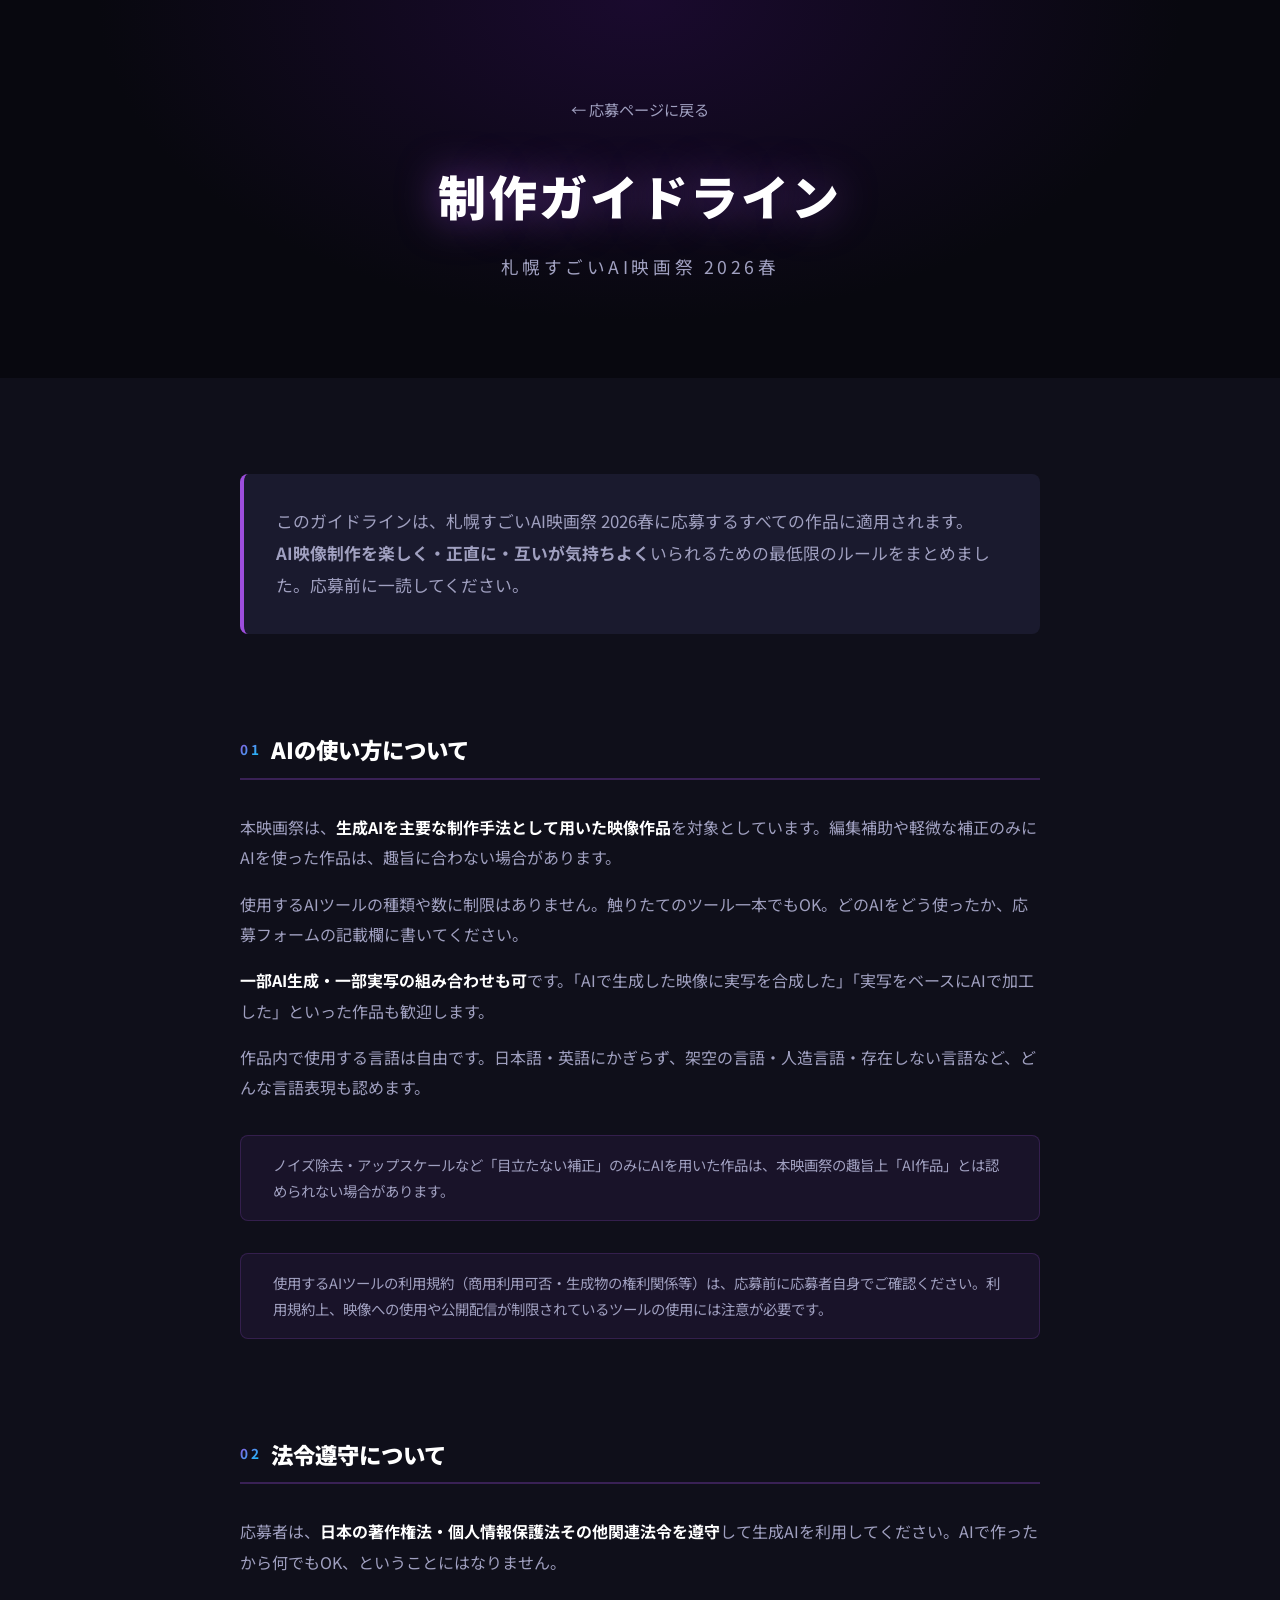
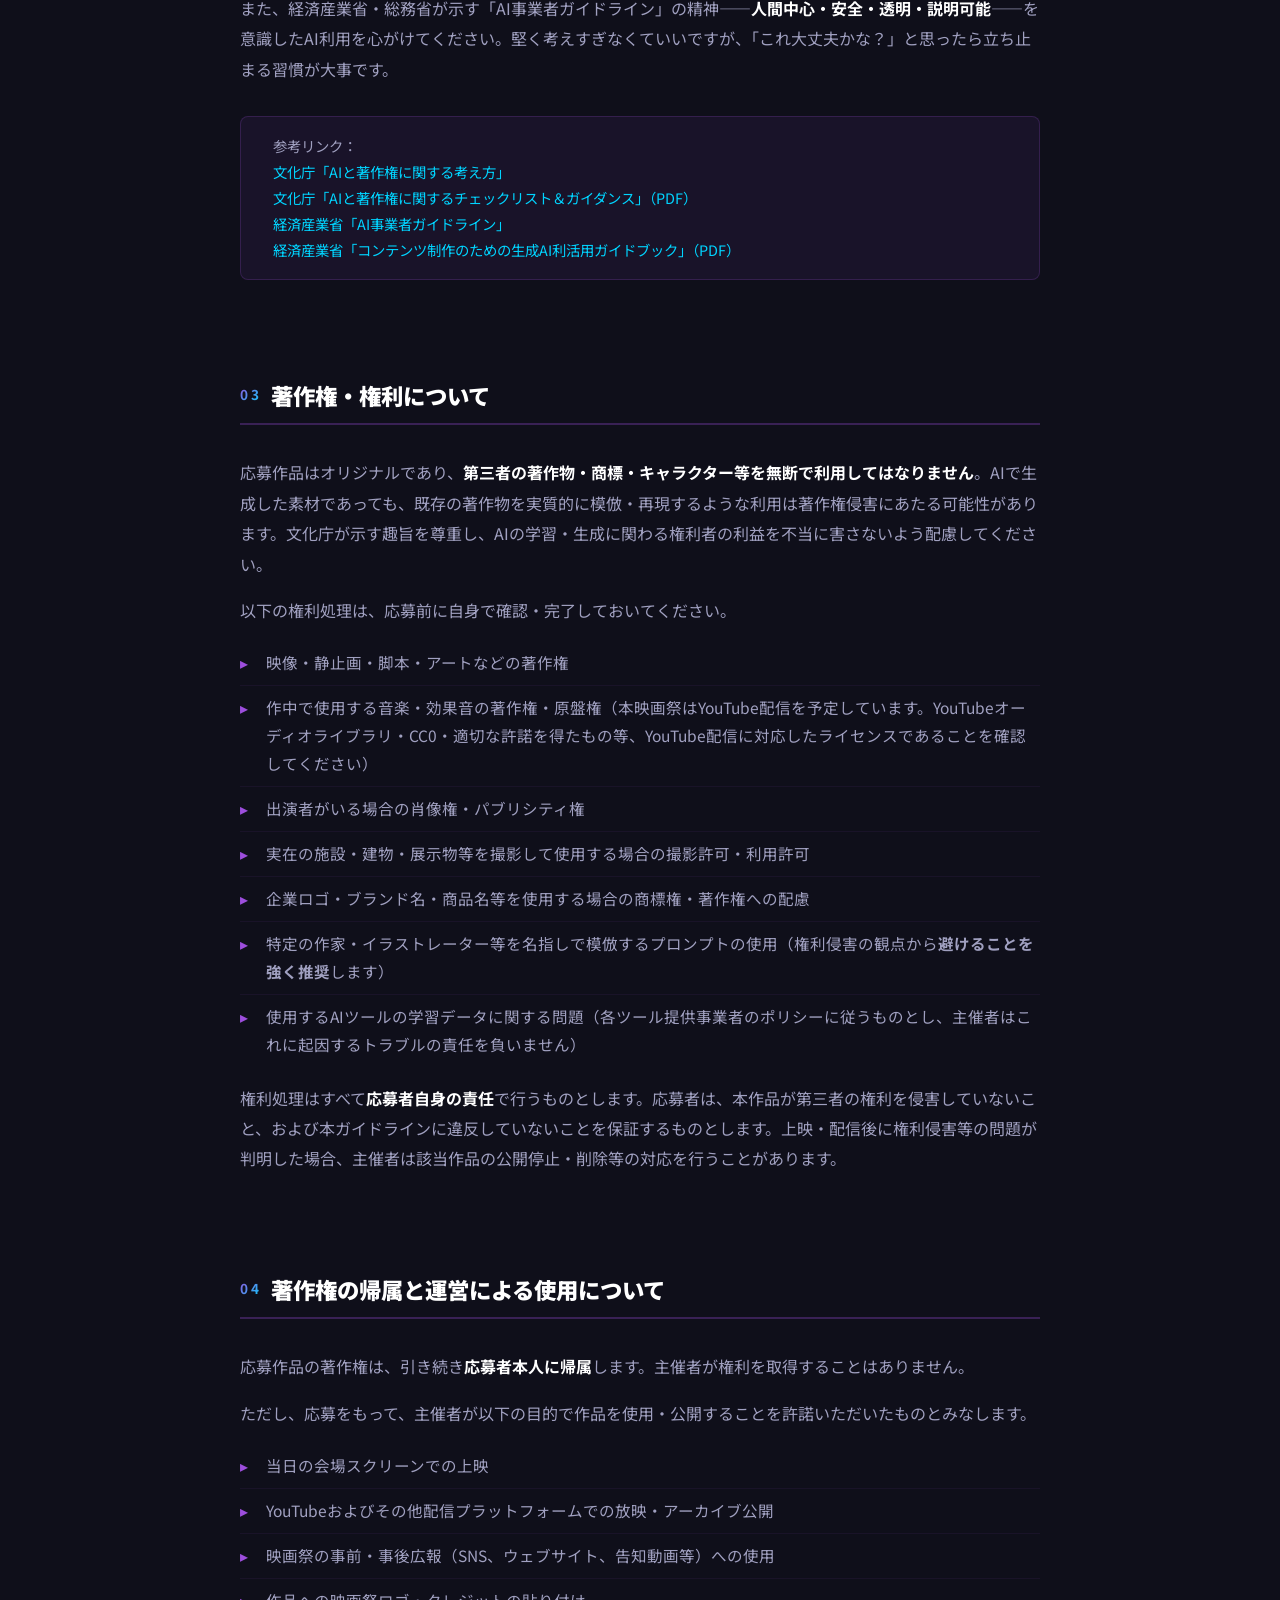
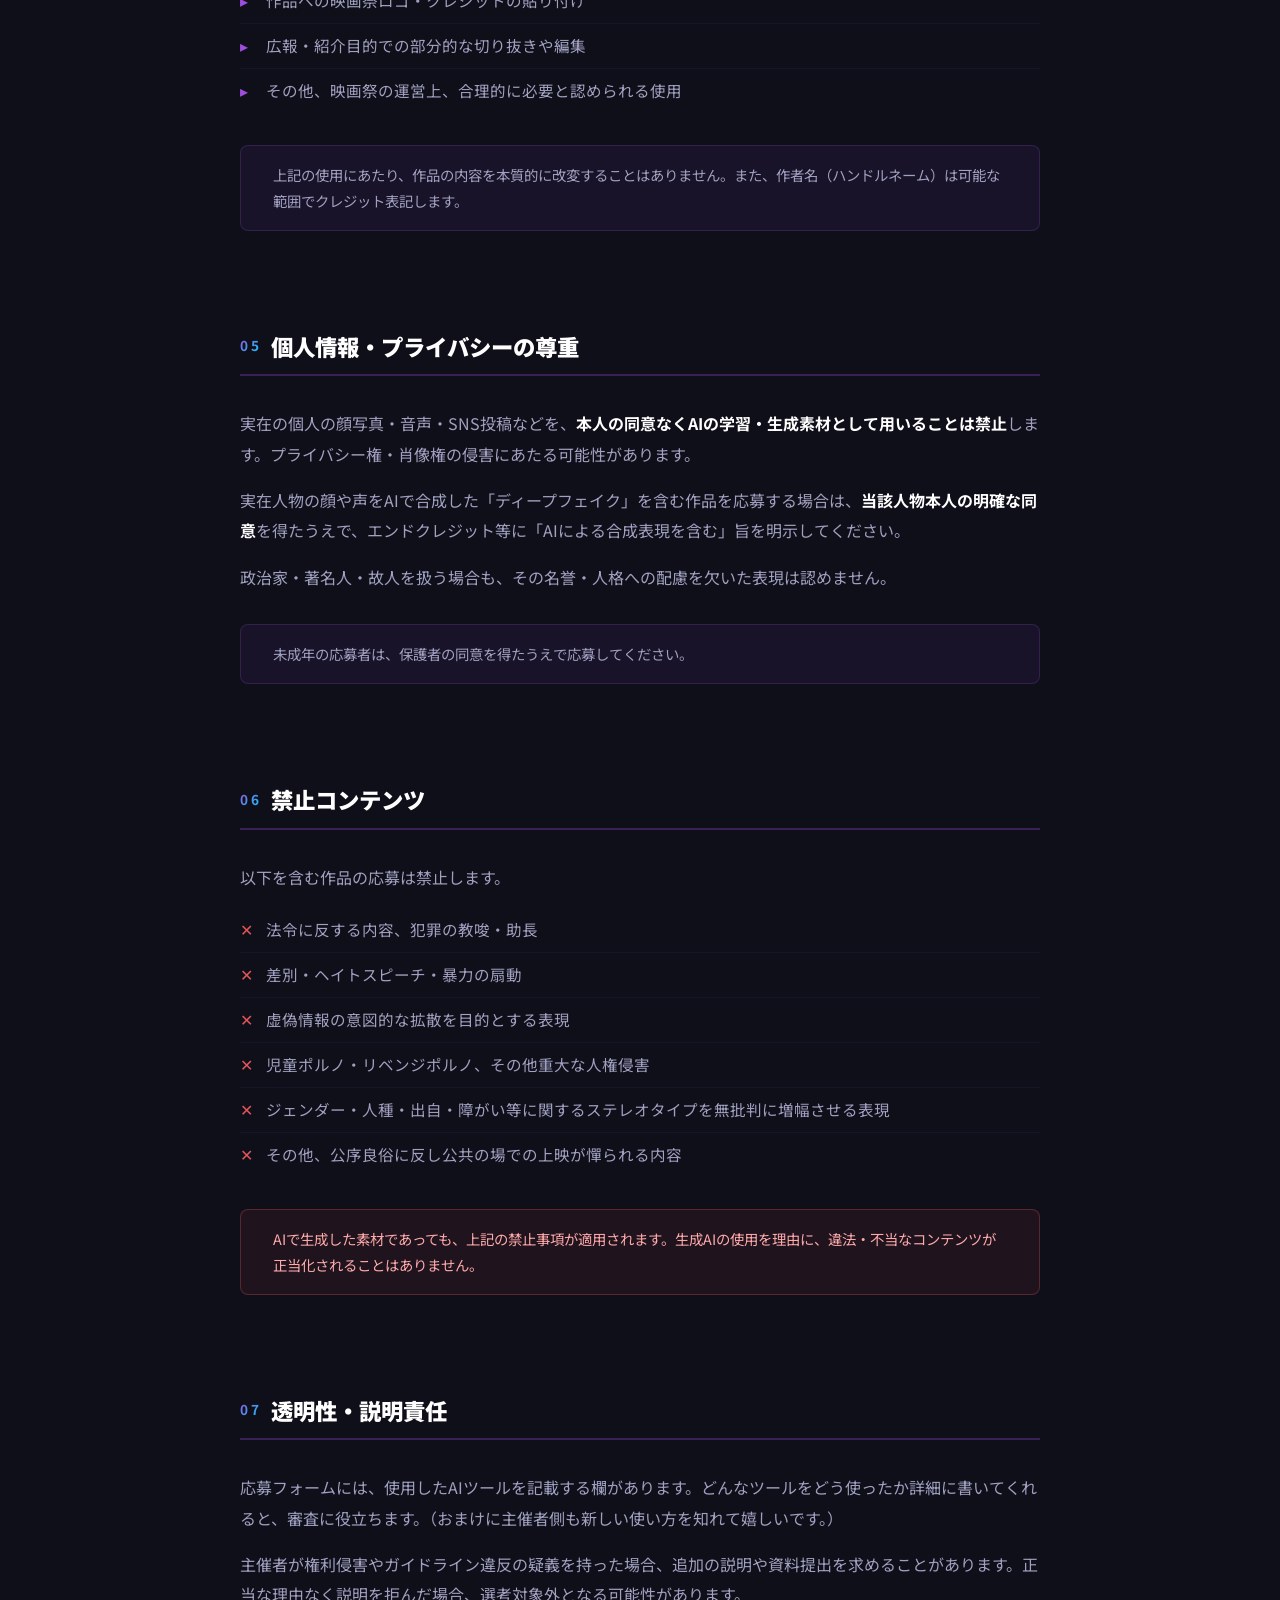
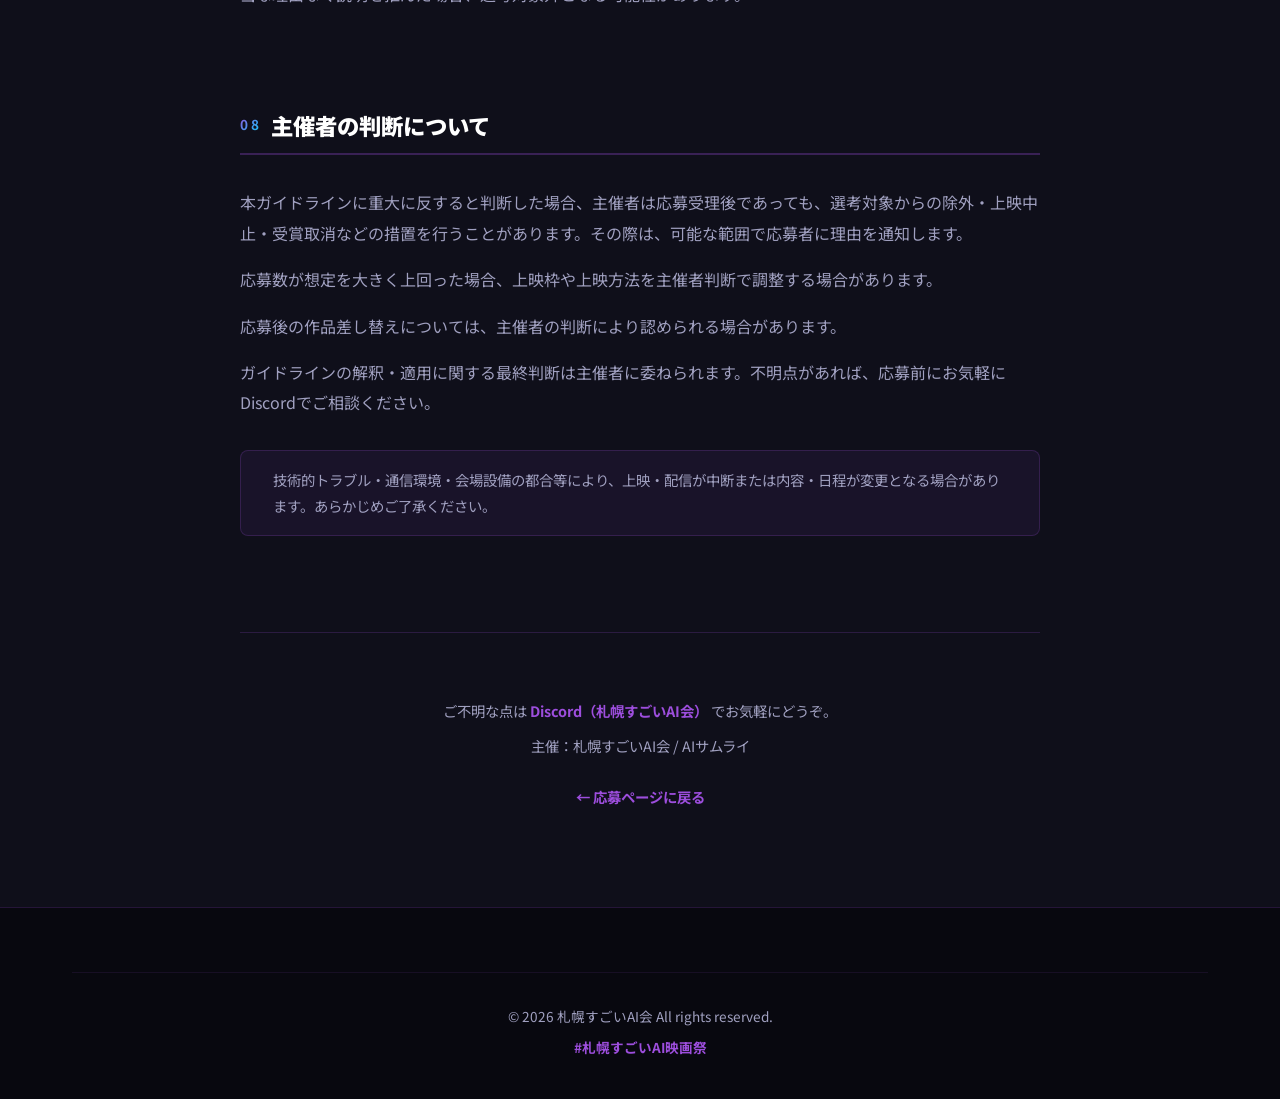
==== guideline.html @ dede213a "Initial commit" ====
<!DOCTYPE html>
<html lang="ja">
<head>
    <meta charset="UTF-8">
    <meta name="viewport" content="width=device-width, initial-scale=1.0">
    <title>制作ガイドライン | 札幌すごいAI映画祭 2026春</title>
    <meta name="description" content="札幌すごいAI映画祭 2026春の応募作品に関する制作ガイドラインです。">
    <link rel="icon" type="image/png" href="images/logo.png">
    <link rel="apple-touch-icon" href="images/logo.png">
    <link rel="stylesheet" href="style.css">
    <link rel="preconnect" href="https://fonts.googleapis.com">
    <link rel="preconnect" href="https://fonts.gstatic.com" crossorigin>
    <link href="https://fonts.googleapis.com/css2?family=Noto+Sans+JP:wght@400;700;900&display=swap" rel="stylesheet">
    <style>
        .guideline-hero {
            min-height: 40vh;
            display: flex;
            flex-direction: column;
            justify-content: center;
            align-items: center;
            background: radial-gradient(ellipse at center top, #1a0a2e 0%, var(--dark-bg) 60%);
            padding: var(--spacing-xl) 0 var(--spacing-lg);
            text-align: center;
        }

        .back-link {
            display: inline-block;
            color: var(--text-secondary);
            text-decoration: none;
            margin-bottom: var(--spacing-md);
            transition: all 0.3s ease;
            font-size: 0.95rem;
        }

        .back-link:hover {
            color: var(--film-cyan);
            transform: translateX(-4px);
        }

        .guideline-body {
            background: var(--dark-surface);
            padding: var(--spacing-xl) 0;
        }

        .guideline-content {
            max-width: 800px;
            margin: 0 auto;
        }

        .guideline-intro {
            font-size: 1.05rem;
            color: var(--text-secondary);
            line-height: 1.9;
            margin-bottom: var(--spacing-xl);
            padding: var(--spacing-md);
            background: var(--dark-elevated);
            border-left: 4px solid var(--film-purple);
            border-radius: 8px;
        }

        .guideline-section {
            margin-bottom: var(--spacing-xl);
        }

        .guideline-section-title {
            font-size: 1.4rem;
            font-weight: 900;
            margin-bottom: var(--spacing-md);
            padding-bottom: 0.6rem;
            border-bottom: 2px solid rgba(157, 78, 221, 0.3);
            display: flex;
            align-items: center;
            gap: 0.6rem;
        }

        .guideline-section-title .num {
            font-size: 0.85rem;
            font-weight: 700;
            letter-spacing: 0.2em;
            background: var(--accent-gradient);
            -webkit-background-clip: text;
            -webkit-text-fill-color: transparent;
            background-clip: text;
        }

        .guideline-section p {
            color: var(--text-secondary);
            font-size: 1rem;
            line-height: 1.9;
            margin-bottom: var(--spacing-sm);
        }

        .guideline-section p strong {
            color: var(--text-primary);
            font-weight: 700;
        }

        .guideline-list {
            list-style: none;
            padding: 0;
            margin: var(--spacing-sm) 0;
        }

        .guideline-list li {
            padding: 0.5rem 0 0.5rem 1.6rem;
            position: relative;
            color: var(--text-secondary);
            font-size: 0.97rem;
            line-height: 1.8;
            border-bottom: 1px solid rgba(157, 78, 221, 0.07);
        }

        .guideline-list li:last-child {
            border-bottom: none;
        }

        .guideline-list li::before {
            content: "▸";
            position: absolute;
            left: 0;
            color: var(--film-purple);
        }

        .guideline-list.danger li::before {
            content: "✕";
            color: #e05555;
        }

        .guideline-note {
            margin-top: var(--spacing-md);
            padding: var(--spacing-sm) var(--spacing-md);
            background: rgba(157, 78, 221, 0.08);
            border-radius: 8px;
            border: 1px solid rgba(157, 78, 221, 0.2);
            font-size: 0.9rem;
            color: var(--text-secondary);
            line-height: 1.8;
        }

        .guideline-note a {
            color: var(--film-cyan);
            text-decoration: none;
        }

        .guideline-note a:hover {
            text-decoration: underline;
        }

        .guideline-warning {
            margin-top: var(--spacing-md);
            padding: var(--spacing-sm) var(--spacing-md);
            background: rgba(224, 85, 85, 0.08);
            border-radius: 8px;
            border: 1px solid rgba(224, 85, 85, 0.3);
            font-size: 0.9rem;
            color: #ffaaaa;
            line-height: 1.8;
        }

        .guideline-footer-note {
            margin-top: var(--spacing-xl);
            padding-top: var(--spacing-lg);
            border-top: 1px solid rgba(157, 78, 221, 0.2);
            text-align: center;
            color: var(--text-secondary);
            font-size: 0.9rem;
            line-height: 1.9;
        }

        .guideline-footer-note a {
            color: var(--film-purple);
            text-decoration: none;
            font-weight: 700;
        }

        .guideline-footer-note a:hover {
            color: var(--film-cyan);
        }
    </style>
</head>
<body>

    <!-- Hero -->
    <div class="guideline-hero">
        <div class="container">
            <a href="index.html" class="back-link">← 応募ページに戻る</a>
            <h1 class="hero-title" style="animation: none;">
                <span class="title-main" style="font-size: clamp(1.8rem, 5vw, 3rem);">制作ガイドライン</span>
                <span class="title-sub">札幌すごいAI映画祭 2026春</span>
            </h1>
        </div>
    </div>

    <!-- Body -->
    <div class="guideline-body">
        <div class="container">
            <div class="guideline-content">

                <p class="guideline-intro">
                    このガイドラインは、札幌すごいAI映画祭 2026春に応募するすべての作品に適用されます。<br>
                    <strong>AI映像制作を楽しく・正直に・互いが気持ちよく</strong>いられるための最低限のルールをまとめました。応募前に一読してください。
                </p>

                <!-- 1. AIの使い方 -->
                <div class="guideline-section">
                    <h2 class="guideline-section-title">
                        <span class="num">01</span>AIの使い方について
                    </h2>
                    <p>
                        本映画祭は、<strong>生成AIを主要な制作手法として用いた映像作品</strong>を対象としています。編集補助や軽微な補正のみにAIを使った作品は、趣旨に合わない場合があります。
                    </p>
                    <p>
                        使用するAIツールの種類や数に制限はありません。触りたてのツール一本でもOK。どのAIをどう使ったか、応募フォームの記載欄に書いてください。
                    </p>
                    <p>
                        <strong>一部AI生成・一部実写の組み合わせも可</strong>です。「AIで生成した映像に実写を合成した」「実写をベースにAIで加工した」といった作品も歓迎します。
                    </p>
                    <p>
                        作品内で使用する言語は自由です。日本語・英語にかぎらず、架空の言語・人造言語・存在しない言語など、どんな言語表現も認めます。
                    </p>
                    <div class="guideline-note">
                        ノイズ除去・アップスケールなど「目立たない補正」のみにAIを用いた作品は、本映画祭の趣旨上「AI作品」とは認められない場合があります。
                    </div>
                    <div class="guideline-note">
                        使用するAIツールの利用規約（商用利用可否・生成物の権利関係等）は、応募前に応募者自身でご確認ください。利用規約上、映像への使用や公開配信が制限されているツールの使用には注意が必要です。
                    </div>
                </div>

                <!-- 2. 法令遵守 -->
                <div class="guideline-section">
                    <h2 class="guideline-section-title">
                        <span class="num">02</span>法令遵守について
                    </h2>
                    <p>
                        応募者は、<strong>日本の著作権法・個人情報保護法その他関連法令を遵守</strong>して生成AIを利用してください。AIで作ったから何でもOK、ということにはなりません。
                    </p>
                    <p>
                        また、経済産業省・総務省が示す「AI事業者ガイドライン」の精神——<strong>人間中心・安全・透明・説明可能</strong>——を意識したAI利用を心がけてください。堅く考えすぎなくていいですが、「これ大丈夫かな？」と思ったら立ち止まる習慣が大事です。
                    </p>
                    <div class="guideline-note">
                        参考リンク：<br>
                        <a href="https://www.bunka.go.jp/seisaku/chosakuken/aiandcopyright.html" target="_blank" rel="noopener noreferrer">文化庁「AIと著作権に関する考え方」</a><br>
                        <a href="https://www.bunka.go.jp/seisaku/chosakuken/pdf/94097701_01.pdf" target="_blank" rel="noopener noreferrer">文化庁「AIと著作権に関するチェックリスト＆ガイダンス」（PDF）</a><br>
                        <a href="https://www.meti.go.jp/shingikai/mono_info_service/ai_shakai_jisso/20240419_report.html" target="_blank" rel="noopener noreferrer">経済産業省「AI事業者ガイドライン」</a><br>
                        <a href="https://www.meti.go.jp/policy/mono_info_service/contents/ai_guidebook_set.pdf" target="_blank" rel="noopener noreferrer">経済産業省「コンテンツ制作のための生成AI利活用ガイドブック」（PDF）</a>
                    </div>
                </div>

                <!-- 3. 著作権・権利について -->
                <div class="guideline-section">
                    <h2 class="guideline-section-title">
                        <span class="num">03</span>著作権・権利について
                    </h2>
                    <p>
                        応募作品はオリジナルであり、<strong>第三者の著作物・商標・キャラクター等を無断で利用してはなりません</strong>。AIで生成した素材であっても、既存の著作物を実質的に模倣・再現するような利用は著作権侵害にあたる可能性があります。文化庁が示す趣旨を尊重し、AIの学習・生成に関わる権利者の利益を不当に害さないよう配慮してください。
                    </p>
                    <p>以下の権利処理は、応募前に自身で確認・完了しておいてください。</p>
                    <ul class="guideline-list">
                        <li>映像・静止画・脚本・アートなどの著作権</li>
                        <li>作中で使用する音楽・効果音の著作権・原盤権（本映画祭はYouTube配信を予定しています。YouTubeオーディオライブラリ・CC0・適切な許諾を得たもの等、YouTube配信に対応したライセンスであることを確認してください）</li>
                        <li>出演者がいる場合の肖像権・パブリシティ権</li>
                        <li>実在の施設・建物・展示物等を撮影して使用する場合の撮影許可・利用許可</li>
                        <li>企業ロゴ・ブランド名・商品名等を使用する場合の商標権・著作権への配慮</li>
                        <li>特定の作家・イラストレーター等を名指しで模倣するプロンプトの使用（権利侵害の観点から<strong>避けることを強く推奨</strong>します）</li>
                        <li>使用するAIツールの学習データに関する問題（各ツール提供事業者のポリシーに従うものとし、主催者はこれに起因するトラブルの責任を負いません）</li>
                    </ul>
                    <p>
                        権利処理はすべて<strong>応募者自身の責任</strong>で行うものとします。応募者は、本作品が第三者の権利を侵害していないこと、および本ガイドラインに違反していないことを保証するものとします。上映・配信後に権利侵害等の問題が判明した場合、主催者は該当作品の公開停止・削除等の対応を行うことがあります。
                    </p>
                </div>

                <!-- 4. 著作権の帰属と運営側の使用許諾 -->
                <div class="guideline-section">
                    <h2 class="guideline-section-title">
                        <span class="num">04</span>著作権の帰属と運営による使用について
                    </h2>
                    <p>
                        応募作品の著作権は、引き続き<strong>応募者本人に帰属</strong>します。主催者が権利を取得することはありません。
                    </p>
                    <p>
                        ただし、応募をもって、主催者が以下の目的で作品を使用・公開することを許諾いただいたものとみなします。
                    </p>
                    <ul class="guideline-list">
                        <li>当日の会場スクリーンでの上映</li>
                        <li>YouTubeおよびその他配信プラットフォームでの放映・アーカイブ公開</li>
                        <li>映画祭の事前・事後広報（SNS、ウェブサイト、告知動画等）への使用</li>
                        <li>作品への映画祭ロゴ・クレジットの貼り付け</li>
                        <li>広報・紹介目的での部分的な切り抜きや編集</li>
                        <li>その他、映画祭の運営上、合理的に必要と認められる使用</li>
                    </ul>
                    <div class="guideline-note">
                        上記の使用にあたり、作品の内容を本質的に改変することはありません。また、作者名（ハンドルネーム）は可能な範囲でクレジット表記します。
                    </div>
                </div>

                <!-- 5. 個人情報・プライバシー -->
                <div class="guideline-section">
                    <h2 class="guideline-section-title">
                        <span class="num">05</span>個人情報・プライバシーの尊重
                    </h2>
                    <p>
                        実在の個人の顔写真・音声・SNS投稿などを、<strong>本人の同意なくAIの学習・生成素材として用いることは禁止</strong>します。プライバシー権・肖像権の侵害にあたる可能性があります。
                    </p>
                    <p>
                        実在人物の顔や声をAIで合成した「ディープフェイク」を含む作品を応募する場合は、<strong>当該人物本人の明確な同意</strong>を得たうえで、エンドクレジット等に「AIによる合成表現を含む」旨を明示してください。
                    </p>
                    <p>
                        政治家・著名人・故人を扱う場合も、その名誉・人格への配慮を欠いた表現は認めません。
                    </p>
                    <div class="guideline-note">
                        未成年の応募者は、保護者の同意を得たうえで応募してください。
                    </div>
                </div>

                <!-- 6. 禁止コンテンツ -->
                <div class="guideline-section">
                    <h2 class="guideline-section-title">
                        <span class="num">06</span>禁止コンテンツ
                    </h2>
                    <p>以下を含む作品の応募は禁止します。</p>
                    <ul class="guideline-list danger">
                        <li>法令に反する内容、犯罪の教唆・助長</li>
                        <li>差別・ヘイトスピーチ・暴力の扇動</li>
                        <li>虚偽情報の意図的な拡散を目的とする表現</li>
                        <li>児童ポルノ・リベンジポルノ、その他重大な人権侵害</li>
                        <li>ジェンダー・人種・出自・障がい等に関するステレオタイプを無批判に増幅させる表現</li>
                        <li>その他、公序良俗に反し公共の場での上映が憚られる内容</li>
                    </ul>
                    <div class="guideline-warning">
                        AIで生成した素材であっても、上記の禁止事項が適用されます。生成AIの使用を理由に、違法・不当なコンテンツが正当化されることはありません。
                    </div>
                </div>

                <!-- 7. 透明性 -->
                <div class="guideline-section">
                    <h2 class="guideline-section-title">
                        <span class="num">07</span>透明性・説明責任
                    </h2>
                    <p>
                        応募フォームには、使用したAIツールを記載する欄があります。どんなツールをどう使ったか詳細に書いてくれると、審査に役立ちます。（おまけに主催者側も新しい使い方を知れて嬉しいです。）
                    </p>
                    <p>
                        主催者が権利侵害やガイドライン違反の疑義を持った場合、追加の説明や資料提出を求めることがあります。正当な理由なく説明を拒んだ場合、選考対象外となる可能性があります。
                    </p>
                </div>

                <!-- 8. 主催者の裁量 -->
                <div class="guideline-section">
                    <h2 class="guideline-section-title">
                        <span class="num">08</span>主催者の判断について
                    </h2>
                    <p>
                        本ガイドラインに重大に反すると判断した場合、主催者は応募受理後であっても、選考対象からの除外・上映中止・受賞取消などの措置を行うことがあります。その際は、可能な範囲で応募者に理由を通知します。
                    </p>
                    <p>
                        応募数が想定を大きく上回った場合、上映枠や上映方法を主催者判断で調整する場合があります。
                    </p>
                    <p>
                        応募後の作品差し替えについては、主催者の判断により認められる場合があります。
                    </p>
                    <p>
                        ガイドラインの解釈・適用に関する最終判断は主催者に委ねられます。不明点があれば、応募前にお気軽にDiscordでご相談ください。
                    </p>
                    <div class="guideline-note">
                        技術的トラブル・通信環境・会場設備の都合等により、上映・配信が中断または内容・日程が変更となる場合があります。あらかじめご了承ください。
                    </div>
                </div>

                <div class="guideline-footer-note">
                    <p>ご不明な点は <a href="https://discord.gg/Ve2tQeN7cw" target="_blank" rel="noopener noreferrer">Discord（札幌すごいAI会）</a> でお気軽にどうぞ。</p>
                    <p style="margin-top: 0.5rem;">主催：札幌すごいAI会 / AIサムライ</p>
                    <p style="margin-top: 1.5rem;"><a href="index.html">← 応募ページに戻る</a></p>
                </div>

            </div>
        </div>
    </div>

    <!-- Footer -->
    <footer class="footer">
        <div class="container">
            <div class="footer-bottom">
                <p>&copy; 2026 札幌すごいAI会 All rights reserved.</p>
                <p class="footer-hashtag">#札幌すごいAI映画祭</p>
            </div>
        </div>
    </footer>

</body>
</html>
---- style.css ----
/* Reset & Base Styles */
* {
    margin: 0;
    padding: 0;
    box-sizing: border-box;
}

:root {
    /* Color Palette - Cinema / AI Theme */
    --film-purple: #9D4EDD;
    --film-violet: #7B2FBE;
    --film-cyan: #00D4FF;
    --film-teal: #00A8CC;
    --film-gold: #FFD700;
    --dark-bg: #08080f;
    --dark-surface: #0f0f1a;
    --dark-elevated: #1a1a2e;
    --text-primary: #ffffff;
    --text-secondary: #a0a0c0;
    --accent-gradient: linear-gradient(135deg, var(--film-purple), var(--film-cyan));
    --film-glow: 0 0 30px rgba(157, 78, 221, 0.5);

    /* Typography */
    --font-primary: 'Noto Sans JP', sans-serif;

    /* Spacing */
    --spacing-xs: 0.5rem;
    --spacing-sm: 1rem;
    --spacing-md: 2rem;
    --spacing-lg: 4rem;
    --spacing-xl: 6rem;

    /* Container */
    --container-max: 1200px;
    --container-padding: 2rem;
}

html {
    scroll-behavior: smooth;
}

body {
    font-family: var(--font-primary);
    background-color: var(--dark-bg);
    color: var(--text-primary);
    line-height: 1.7;
    overflow-x: hidden;
}

.container {
    max-width: var(--container-max);
    margin: 0 auto;
    padding: 0 var(--container-padding);
}

/* Section Styles */
.section {
    padding: var(--spacing-xl) 0;
    position: relative;
}

.section-header {
    text-align: center;
    margin-bottom: var(--spacing-lg);
}

.section-title {
    display: flex;
    flex-direction: column;
    align-items: center;
    gap: var(--spacing-xs);
}

.title-en {
    font-size: 0.9rem;
    font-weight: 700;
    letter-spacing: 0.3em;
    background: var(--accent-gradient);
    -webkit-background-clip: text;
    -webkit-text-fill-color: transparent;
    background-clip: text;
    text-transform: uppercase;
}

.title-ja {
    font-size: 2.5rem;
    font-weight: 900;
    letter-spacing: 0.05em;
}

.section-description {
    color: var(--text-secondary);
    margin-top: var(--spacing-sm);
    font-size: 1.1rem;
}

/* ─── Prize / Awards Gallery Section ─── */
.prize {
    position: relative;
    background:
        radial-gradient(ellipse at 20% 0%, rgba(255, 215, 0, 0.08) 0%, transparent 55%),
        radial-gradient(ellipse at 80% 100%, rgba(157, 78, 221, 0.1) 0%, transparent 55%),
        var(--dark-bg);
    overflow: hidden;
}

.prize .title-en {
    background: linear-gradient(135deg, var(--film-gold), #ffae00);
    -webkit-background-clip: text;
    -webkit-text-fill-color: transparent;
    background-clip: text;
}

.prize-grid {
    display: grid;
    grid-template-columns: repeat(3, 1fr);
    gap: var(--spacing-md);
    margin-top: var(--spacing-lg);
}

.prize-card {
    position: relative;
    border-radius: 18px;
    padding: 2px;
    background: linear-gradient(135deg, rgba(255, 215, 0, 0.6), rgba(157, 78, 221, 0.5), rgba(0, 212, 255, 0.4));
    transition: transform 0.35s ease, box-shadow 0.35s ease;
}

.prize-card:hover {
    transform: translateY(-8px);
    box-shadow: 0 18px 40px rgba(255, 215, 0, 0.18), 0 0 30px rgba(157, 78, 221, 0.25);
}

.prize-card-inner {
    position: relative;
    border-radius: 16px;
    overflow: hidden;
    background: var(--dark-surface);
}

.prize-card-inner::after {
    /* celebratory shine sweep */
    content: "";
    position: absolute;
    top: 0;
    left: -75%;
    width: 50%;
    height: 100%;
    background: linear-gradient(120deg, transparent, rgba(255, 255, 255, 0.25), transparent);
    transform: skewX(-20deg);
    transition: left 0.6s ease;
    pointer-events: none;
}

.prize-card:hover .prize-card-inner::after {
    left: 130%;
}

.prize-card-inner img {
    display: block;
    width: 100%;
    height: auto;
    cursor: zoom-in;
    transition: transform 0.45s ease;
}

/* ─── Prize Lightbox ─── */
.prize-lightbox {
    position: fixed;
    inset: 0;
    z-index: 2000;
    display: flex;
    align-items: center;
    justify-content: center;
    padding: 4vw;
    background: rgba(0, 0, 0, 0.88);
    backdrop-filter: blur(6px);
    opacity: 0;
    visibility: hidden;
    transition: opacity 0.3s ease, visibility 0.3s ease;
    cursor: zoom-out;
}

.prize-lightbox.is-open {
    opacity: 1;
    visibility: visible;
}

.prize-lightbox img {
    max-width: 100%;
    max-height: 90vh;
    border-radius: 12px;
    box-shadow: 0 24px 60px rgba(0, 0, 0, 0.6), 0 0 40px rgba(157, 78, 221, 0.3);
    transform: scale(0.92);
    transition: transform 0.3s ease;
}

.prize-lightbox.is-open img {
    transform: scale(1);
}

.prize-lightbox-close {
    position: absolute;
    top: 1.2rem;
    right: 1.5rem;
    width: 44px;
    height: 44px;
    display: flex;
    align-items: center;
    justify-content: center;
    font-size: 1.8rem;
    line-height: 1;
    color: #fff;
    background: rgba(255, 255, 255, 0.1);
    border: 1px solid rgba(255, 255, 255, 0.25);
    border-radius: 50%;
    cursor: pointer;
    transition: background 0.2s ease;
}

.prize-lightbox-close:hover {
    background: rgba(255, 255, 255, 0.25);
}

.prize-card:hover .prize-card-inner img {
    transform: scale(1.05);
}

/* Tablet: 2 columns */
@media (max-width: 1024px) {
    .prize-grid {
        grid-template-columns: repeat(2, 1fr);
    }
}

/* Mobile: 1 column */
@media (max-width: 640px) {
    .prize-grid {
        grid-template-columns: 1fr;
        gap: var(--spacing-sm);
    }
}

/* ─── Hero Section ─── */
.hero {
    min-height: 100vh;
    display: flex;
    flex-direction: column;
    justify-content: center;
    align-items: center;
    position: relative;
    overflow: hidden;
    background: radial-gradient(ellipse at center top, #1a0a2e 0%, var(--dark-bg) 60%);
}

.hero-background {
    position: absolute;
    top: 0;
    left: 0;
    width: 100%;
    height: 100%;
    overflow: hidden;
    z-index: 0;
}

.film-particle {
    position: absolute;
    bottom: -100px;
    width: 400px;
    height: 400px;
    background: radial-gradient(circle, rgba(157, 78, 221, 0.2) 0%, transparent 70%);
    border-radius: 50%;
    filter: blur(60px);
    animation: particleFloat 18s infinite ease-in-out;
}

.film-particle:nth-child(1) {
    left: 5%;
    animation-delay: 0s;
    background: radial-gradient(circle, rgba(157, 78, 221, 0.25) 0%, transparent 70%);
}

.film-particle:nth-child(2) {
    left: 45%;
    animation-delay: 6s;
    background: radial-gradient(circle, rgba(0, 212, 255, 0.15) 0%, transparent 70%);
}

.film-particle:nth-child(3) {
    left: 75%;
    animation-delay: 12s;
    background: radial-gradient(circle, rgba(157, 78, 221, 0.2) 0%, transparent 70%);
}

@keyframes particleFloat {
    0% {
        transform: translateY(0) scale(1);
        opacity: 0;
    }
    30% {
        opacity: 0.8;
    }
    70% {
        opacity: 0.4;
    }
    100% {
        transform: translateY(-100vh) scale(1.8);
        opacity: 0;
    }
}

/* Hero placeholder for main visual */
.hero-placeholder-wrap {
    position: absolute;
    top: 0;
    left: 0;
    width: 100%;
    height: 100%;
    z-index: 0;
    /* Replace with actual background image when available */
    /* background-image: url('images/hero-visual.jpg'); */
    /* background-size: cover; */
    /* background-position: center; */
}

.hero-content {
    position: relative;
    z-index: 1;
    text-align: center;
}

.hero-date {
    font-size: 1.2rem;
    font-weight: 700;
    letter-spacing: 0.3em;
    background: var(--accent-gradient);
    -webkit-background-clip: text;
    -webkit-text-fill-color: transparent;
    background-clip: text;
    margin-bottom: var(--spacing-sm);
    animation: fadeInDown 1s ease-out;
}

.hero-badge {
    display: inline-block;
    padding: 0.4rem 1.2rem;
    background: rgba(157, 78, 221, 0.2);
    border: 1px solid var(--film-purple);
    border-radius: 50px;
    font-size: 0.9rem;
    font-weight: 700;
    letter-spacing: 0.15em;
    color: var(--film-cyan);
    margin-bottom: var(--spacing-md);
    animation: fadeInDown 1s ease-out 0.15s both;
}

.hero-title {
    margin-bottom: var(--spacing-md);
    animation: fadeInUp 1s ease-out 0.3s both;
}

.title-main {
    display: block;
    font-size: clamp(2.2rem, 7vw, 4.5rem);
    font-weight: 900;
    letter-spacing: 0.05em;
    margin-bottom: var(--spacing-sm);
    text-shadow: 0 0 40px rgba(157, 78, 221, 0.6);
}

.title-sub {
    display: block;
    font-size: clamp(0.8rem, 1.8vw, 1.1rem);
    font-weight: 400;
    letter-spacing: 0.2em;
    color: var(--text-secondary);
}

.hero-tagline {
    font-size: clamp(1.2rem, 3vw, 1.8rem);
    line-height: 1.8;
    margin-bottom: var(--spacing-lg);
    animation: fadeInUp 1s ease-out 0.6s both;
}

.hero-info-badge {
    display: flex;
    justify-content: center;
    gap: 1.5rem;
    margin-bottom: 2rem;
    animation: fadeInUp 1s ease-out 0.8s both;
}

.hero-info-badge span {
    font-size: 1.1rem;
    font-weight: 700;
    color: var(--film-cyan);
    text-shadow: 0 0 10px rgba(0, 212, 255, 0.5);
    letter-spacing: 0.05em;
}

.hero-cta {
    display: flex;
    justify-content: center;
    gap: var(--spacing-sm);
    flex-wrap: wrap;
    animation: fadeInUp 1s ease-out 0.9s both;
}

/* ─── Hero Watch (現地配信 / 高画質再生) ─── */
.hero-watch {
    margin-bottom: 2rem;
    animation: fadeInUp 1s ease-out 0.7s both;
}

.hero-watch-note {
    font-size: 0.95rem;
    line-height: 1.7;
    color: var(--text-secondary);
    max-width: 640px;
    margin: 0 auto 1rem;
}

.hero-watch-buttons {
    display: flex;
    justify-content: center;
    gap: var(--spacing-sm);
    flex-wrap: wrap;
}

.hero-watch-caption {
    font-size: 0.85rem;
    line-height: 1.6;
    color: var(--text-secondary);
    margin: 0.85rem auto 0;
}

.btn-youtube {
    background: rgba(255, 255, 255, 0.06);
    color: var(--text-secondary);
    border: 1px solid rgba(255, 255, 255, 0.2);
}

.btn-youtube:hover {
    background: rgba(255, 255, 255, 0.12);
    color: var(--text-primary);
    transform: translateY(-3px);
}

.btn-hd {
    background: #FF0000;
    color: #ffffff;
    box-shadow: 0 0 16px rgba(255, 0, 0, 0.35);
}

.btn-hd:hover {
    background: #cc0000;
    box-shadow: 0 0 28px rgba(255, 0, 0, 0.55);
    transform: translateY(-3px);
}

/* ─── Buttons ─── */
.btn {
    display: inline-flex;
    align-items: center;
    gap: var(--spacing-xs);
    padding: 1rem 2.5rem;
    font-size: 1rem;
    font-weight: 700;
    text-decoration: none;
    border-radius: 50px;
    transition: all 0.3s ease;
    position: relative;
    overflow: hidden;
    border: 2px solid transparent;
}

.btn-primary {
    background: var(--accent-gradient);
    color: var(--text-primary);
    box-shadow: var(--film-glow);
}

.btn-primary:hover {
    transform: translateY(-3px);
    box-shadow: 0 0 50px rgba(157, 78, 221, 0.8);
}

.btn-secondary {
    background: transparent;
    color: var(--text-primary);
    border: 2px solid var(--film-purple);
}

.btn-secondary:hover {
    background: var(--dark-elevated);
    border-color: var(--film-cyan);
    transform: translateY(-3px);
}

.btn-learn {
    background: rgba(157, 78, 221, 0.22);
    color: var(--text-primary);
    border: 2px solid rgba(157, 78, 221, 0.55);
    box-shadow: 0 0 12px rgba(157, 78, 221, 0.15);
}

.btn-learn:hover {
    background: rgba(157, 78, 221, 0.38);
    border-color: var(--film-purple);
    box-shadow: 0 0 24px rgba(157, 78, 221, 0.35);
    transform: translateY(-3px);
}

.btn-large {
    padding: 1.2rem 3rem;
    font-size: 1.1rem;
}

.btn-icon {
    font-size: 1.3em;
}

/* ─── Image Placeholder ─── */
.image-placeholder {
    position: relative;
    width: 100%;
    padding-bottom: 65%;
    background: var(--dark-elevated);
    border-radius: 12px;
    overflow: hidden;
    border: 2px dashed rgba(157, 78, 221, 0.4);
}

.division-placeholder {
    padding-bottom: 55%;
}

.about-photo {
    width: 100%;
    height: auto;
    border-radius: 12px;
    object-fit: cover;
    box-shadow: 0 4px 20px rgba(157, 78, 221, 0.3);
}

.placeholder-text {
    position: absolute;
    top: 50%;
    left: 50%;
    transform: translate(-50%, -50%);
    color: var(--text-secondary);
    font-size: 0.95rem;
    text-align: center;
    padding: var(--spacing-sm);
    display: flex;
    flex-direction: column;
    align-items: center;
    gap: 0.5rem;
}

.placeholder-icon {
    font-size: 2.5rem;
    display: block;
}

/* ─── Overview Section ─── */
.overview {
    background: var(--dark-surface);
    position: relative;
    overflow: hidden;
}

.film-grain-canvas {
    position: absolute;
    top: 0;
    left: 0;
    width: 100%;
    height: 100%;
    z-index: 0;
    pointer-events: none;
    opacity: 0.5;
}

.overview .container {
    position: relative;
    z-index: 1;
}

.overview-content {
    margin-top: var(--spacing-lg);
}

.overview-main {
    display: grid;
    grid-template-columns: 1fr 1fr;
    gap: var(--spacing-lg);
    align-items: start;
}

.overview-image-wrap {
    width: 100%;
}

.venue-image {
    width: 100%;
    height: auto;
    border-radius: 12px;
    object-fit: cover;
    box-shadow: 0 4px 20px rgba(157, 78, 221, 0.3);
}

.overview-subtitle {
    font-size: 2rem;
    font-weight: 900;
    margin-bottom: var(--spacing-md);
    background: var(--accent-gradient);
    -webkit-background-clip: text;
    -webkit-text-fill-color: transparent;
    background-clip: text;
}

.overview-text p {
    margin-bottom: var(--spacing-sm);
    color: var(--text-secondary);
    font-size: 1.05rem;
}

.overview-text strong {
    color: var(--text-primary);
    font-weight: 700;
}

.event-info {
    margin-top: var(--spacing-md);
    padding: var(--spacing-md);
    background: var(--dark-elevated);
    border-left: 4px solid var(--film-purple);
    border-radius: 8px;
}

.info-item {
    display: grid;
    grid-template-columns: 120px 1fr;
    gap: var(--spacing-sm);
    margin-bottom: var(--spacing-sm);
    padding-bottom: var(--spacing-sm);
    border-bottom: 1px solid rgba(157, 78, 221, 0.1);
}

.info-item:last-child {
    margin-bottom: 0;
    padding-bottom: 0;
    border-bottom: none;
}

.info-label {
    font-weight: 700;
    color: var(--film-purple);
    font-size: 0.95rem;
}

.info-value {
    color: var(--text-primary);
}

.overview-note {
    margin-top: var(--spacing-sm);
    font-size: 0.85rem;
    color: var(--text-secondary);
}

/* ─── Divisions Section ─── */
.divisions {
    background: var(--dark-bg);
    position: relative;
    overflow: hidden;
}

.projector-canvas {
    position: absolute;
    top: 0;
    left: 0;
    width: 100%;
    height: 100%;
    z-index: 0;
    pointer-events: none;
    opacity: 0.6;
}

.divisions .container {
    position: relative;
    z-index: 1;
}

.divisions-grid {
    display: grid;
    grid-template-columns: repeat(auto-fit, minmax(360px, 1fr));
    gap: var(--spacing-md);
    margin-top: var(--spacing-lg);
}

.division-card {
    background: var(--dark-surface);
    border-radius: 16px;
    overflow: hidden;
    position: relative;
    transition: all 0.3s ease;
    border: 1px solid rgba(157, 78, 221, 0.15);
}

.division-card:hover {
    transform: translateY(-8px);
    border-color: var(--film-purple);
    box-shadow: 0 10px 40px rgba(157, 78, 221, 0.25);
}

.division-number {
    position: absolute;
    top: 1rem;
    right: 1rem;
    font-size: 4rem;
    font-weight: 900;
    background: var(--accent-gradient);
    -webkit-background-clip: text;
    -webkit-text-fill-color: transparent;
    background-clip: text;
    opacity: 0.25;
    z-index: 1;
    line-height: 1;
}

.division-image-wrap {
    width: 100%;
}

.division-image {
    width: 100%;
    height: auto;
    aspect-ratio: 16 / 9;
    object-fit: cover;
    display: block;
    box-shadow: 0 4px 20px rgba(157, 78, 221, 0.2);
}

.division-content {
    padding: var(--spacing-md);
}

.division-badge {
    display: inline-block;
    padding: 0.3rem 0.9rem;
    border-radius: 50px;
    font-size: 0.8rem;
    font-weight: 700;
    letter-spacing: 0.1em;
    margin-bottom: var(--spacing-sm);
}

.badge-main {
    background: rgba(157, 78, 221, 0.2);
    border: 1px solid var(--film-purple);
    color: var(--film-purple);
}

.badge-exp {
    background: rgba(0, 212, 255, 0.15);
    border: 1px solid var(--film-cyan);
    color: var(--film-cyan);
}

.badge-special {
    background: rgba(255, 180, 0, 0.15);
    border: 1px solid #ffb400;
    color: #ffb400;
}

.division-title {
    font-size: 1.8rem;
    font-weight: 900;
    margin-bottom: 0.2rem;
}

.division-subtitle {
    font-size: 0.9rem;
    color: var(--text-secondary);
    margin-bottom: var(--spacing-sm);
    letter-spacing: 0.1em;
}

.division-duration {
    font-size: 1rem;
    color: var(--text-secondary);
    margin-bottom: var(--spacing-sm);
}

.division-duration strong {
    color: var(--film-cyan);
    font-size: 1.1rem;
}

.division-description {
    color: var(--text-secondary);
    line-height: 1.8;
    margin-bottom: var(--spacing-sm);
    font-size: 0.95rem;
}

.division-highlight {
    padding: var(--spacing-sm);
    background: rgba(157, 78, 221, 0.1);
    border-left: 3px solid var(--film-purple);
    border-radius: 4px;
    font-size: 0.92rem;
    color: var(--text-primary);
    margin-bottom: var(--spacing-md);
}

.division-exp .division-highlight {
    background: rgba(0, 212, 255, 0.08);
    border-left-color: var(--film-cyan);
}

.division-special .division-highlight {
    background: rgba(255, 180, 0, 0.08);
    border-left-color: #ffb400;
}

.division-details {
    border-top: 1px solid rgba(157, 78, 221, 0.15);
    padding-top: var(--spacing-sm);
}

.division-details h4 {
    font-size: 0.9rem;
    font-weight: 700;
    color: var(--film-purple);
    letter-spacing: 0.1em;
    margin-bottom: 0.5rem;
    margin-top: var(--spacing-sm);
    text-transform: uppercase;
}

.division-details ul {
    list-style: none;
    padding: 0;
    margin-bottom: var(--spacing-sm);
}

.division-details ul li {
    padding: 0.3rem 0 0.3rem 1.4rem;
    position: relative;
    color: var(--text-secondary);
    font-size: 0.9rem;
}

.division-details ul li::before {
    content: "▸";
    position: absolute;
    left: 0;
    color: var(--film-purple);
    font-size: 0.85rem;
}

.division-exp .division-details ul li::before {
    color: var(--film-cyan);
}

.division-special .division-details h4 {
    color: #ffb400;
}

.division-special .division-details ul li::before {
    color: #ffb400;
}

.division-broadcast {
    font-size: 0.9rem;
    color: var(--text-secondary);
    background: var(--dark-elevated);
    padding: var(--spacing-sm);
    border-radius: 8px;
    text-align: center;
}

/* ─── Application Section ─── */
.application {
    background: var(--dark-surface);
}

.application-grid {
    display: grid;
    grid-template-columns: 1fr 1fr;
    gap: var(--spacing-md);
    margin-top: var(--spacing-lg);
}

.apply-card {
    background: var(--dark-elevated);
    border-radius: 16px;
    padding: var(--spacing-lg);
    border: 1px solid rgba(157, 78, 221, 0.15);
    transition: border-color 0.3s ease;
}

.apply-card:hover {
    border-color: rgba(157, 78, 221, 0.4);
}

.apply-card-icon {
    font-size: 2.5rem;
    margin-bottom: var(--spacing-sm);
}

.apply-card-title {
    font-size: 1.6rem;
    font-weight: 900;
    margin-bottom: var(--spacing-sm);
    background: var(--accent-gradient);
    -webkit-background-clip: text;
    -webkit-text-fill-color: transparent;
    background-clip: text;
}

.apply-card-subtitle {
    font-size: 0.95rem;
    color: var(--text-secondary);
    margin-bottom: var(--spacing-sm);
}

.apply-list {
    list-style: none;
    padding: 0;
}

.apply-list li {
    padding: 0.6rem 0 0.6rem 1.6rem;
    position: relative;
    color: var(--text-secondary);
    font-size: 0.97rem;
    border-bottom: 1px solid rgba(157, 78, 221, 0.08);
}

.apply-list li:last-child {
    border-bottom: none;
}

.apply-list li::before {
    content: "・";
    position: absolute;
    left: 0;
    color: var(--film-purple);
    font-weight: bold;
}

.apply-list-check li::before {
    content: "✓";
    color: var(--film-cyan);
}

.apply-cta {
    margin-top: var(--spacing-xl);
    text-align: center;
}

.apply-form-placeholder {
    display: inline-flex;
    flex-direction: column;
    align-items: center;
    gap: 0.8rem;
    padding: var(--spacing-lg) var(--spacing-xl);
    background: var(--dark-elevated);
    border: 2px dashed rgba(157, 78, 221, 0.4);
    border-radius: 16px;
    color: var(--text-secondary);
    font-size: 1.05rem;
}

.apply-form-placeholder .placeholder-icon {
    font-size: 3rem;
}

.apply-note {
    font-size: 0.9rem;
    color: var(--text-secondary);
}

.apply-note a {
    color: var(--film-cyan);
    text-decoration: none;
    transition: color 0.3s ease;
}

.apply-note a:hover {
    color: var(--film-purple);
}

.guideline-link {
    color: var(--film-cyan);
    text-decoration: none;
    font-weight: 700;
    border-bottom: 1px solid rgba(0, 212, 255, 0.4);
    transition: all 0.3s ease;
}

.guideline-link:hover {
    color: var(--film-purple);
    border-bottom-color: var(--film-purple);
}

/* ─── Awards Section ─── */
.awards {
    background: var(--dark-bg);
    position: relative;
    overflow: hidden;
}

.spark-canvas {
    position: absolute;
    top: 0;
    left: 0;
    width: 100%;
    height: 100%;
    z-index: 0;
    pointer-events: none;
    opacity: 0.7;
}

.awards .container {
    position: relative;
    z-index: 1;
}

.awards-grid {
    display: grid;
    grid-template-columns: repeat(auto-fit, minmax(280px, 1fr));
    gap: var(--spacing-md);
    margin-top: var(--spacing-lg);
}

.award-card {
    background: var(--dark-elevated);
    border-radius: 16px;
    overflow: hidden;
    text-align: center;
    border: 1px solid rgba(157, 78, 221, 0.2);
    transition: all 0.3s ease;
}

.award-image-wrap {
    width: 100%;
}

.award-image {
    width: 100%;
    aspect-ratio: 4 / 3;
    object-fit: cover;
    display: block;
}

.award-body {
    padding: var(--spacing-lg);
}

.award-card:hover {
    transform: translateY(-6px);
    border-color: var(--film-gold);
    box-shadow: 0 10px 40px rgba(255, 215, 0, 0.15);
}

.award-icon {
    font-size: 3.5rem;
    margin-bottom: var(--spacing-sm);
}

.award-title {
    font-size: 1.8rem;
    font-weight: 900;
    margin-bottom: 0.4rem;
    background: linear-gradient(135deg, var(--film-gold), #FFA500);
    -webkit-background-clip: text;
    -webkit-text-fill-color: transparent;
    background-clip: text;
}

.award-division {
    font-size: 0.9rem;
    color: var(--film-purple);
    font-weight: 700;
    letter-spacing: 0.1em;
    margin-bottom: var(--spacing-sm);
}

.award-description {
    color: var(--text-secondary);
    font-size: 0.95rem;
    line-height: 1.7;
}


/* ─── About Section ─── */
.about-festival {
    background: var(--dark-surface);
    position: relative;
    overflow: hidden;
}

.ripple-canvas {
    position: absolute;
    top: 0;
    left: 0;
    width: 100%;
    height: 100%;
    z-index: 0;
    pointer-events: none;
}

.about-festival .container {
    position: relative;
    z-index: 1;
}

.about-content {
    display: grid;
    grid-template-columns: 1.5fr 1fr;
    gap: var(--spacing-lg);
    align-items: center;
}

.about-origin-sig {
    display: block;
    text-align: right;
    font-size: 0.9rem;
    color: var(--text-secondary);
    margin-top: 0.6rem;
}

.about-origin {
    font-size: 1.05rem;
    line-height: 2;
    color: var(--text-secondary);
    border-left: 4px solid var(--film-cyan);
    padding: var(--spacing-sm) var(--spacing-md);
    margin-bottom: var(--spacing-md);
    background: rgba(0, 212, 255, 0.05);
    border-radius: 0 8px 8px 0;
    font-style: normal;
}

.about-lead {
    font-size: 1.4rem;
    font-weight: 700;
    color: var(--text-primary);
    margin-bottom: var(--spacing-md);
    line-height: 1.6;
}

.about-text p {
    color: var(--text-secondary);
    font-size: 1.05rem;
    line-height: 1.8;
    margin-bottom: var(--spacing-sm);
}

.about-features {
    margin-top: var(--spacing-md);
    padding: var(--spacing-md);
    background: var(--dark-elevated);
    border-radius: 12px;
    border-left: 4px solid var(--film-purple);
    display: flex;
    flex-direction: column;
    gap: var(--spacing-sm);
}

.about-feature {
    display: flex;
    align-items: center;
    gap: var(--spacing-sm);
}

.feature-icon {
    font-size: 1.4rem;
    min-width: 2rem;
}

.feature-text {
    color: var(--text-primary);
    font-size: 1rem;
    font-weight: 600;
}

/* ─── Judges Section ─── */
.judges {
    background: var(--dark-bg);
}

.judges-grid {
    display: grid;
    grid-template-columns: repeat(auto-fit, minmax(260px, 1fr));
    gap: var(--spacing-md);
    margin-top: var(--spacing-lg);
}

.judge-card {
    background: var(--dark-elevated);
    border-radius: 16px;
    overflow: hidden;
    border: 1px solid rgba(157, 78, 221, 0.2);
    transition: all 0.3s ease;
    display: flex;
    flex-direction: column;
}

.judge-card:hover {
    transform: translateY(-6px);
    border-color: var(--film-purple);
    box-shadow: 0 10px 40px rgba(157, 78, 221, 0.25);
}

.judge-image-wrap {
    width: 100%;
    aspect-ratio: 1 / 1;
    overflow: hidden;
}

.judge-image {
    width: 100%;
    height: 100%;
    object-fit: cover;
    display: block;
    transition: transform 0.4s ease;
}

.judge-card:hover .judge-image {
    transform: scale(1.05);
}

.judge-image-soon {
    background: var(--dark-surface);
    border-bottom: 1px solid rgba(157, 78, 221, 0.15);
    display: flex;
    align-items: center;
    justify-content: center;
}

.judge-soon-icon {
    font-size: 3.5rem;
    opacity: 0.4;
}

.judge-info {
    padding: var(--spacing-md);
    display: flex;
    flex-direction: column;
    gap: var(--spacing-xs);
    flex: 1;
}

.judge-name {
    font-size: 1.3rem;
    font-weight: 900;
    background: var(--accent-gradient);
    -webkit-background-clip: text;
    -webkit-text-fill-color: transparent;
    background-clip: text;
}

.judge-title {
    font-size: 0.85rem;
    color: var(--film-cyan);
    font-weight: 700;
    letter-spacing: 0.05em;
}

.judge-comment {
    font-size: 0.9rem;
    color: var(--text-secondary);
    line-height: 1.8;
    border-left: 3px solid var(--film-purple);
    padding-left: var(--spacing-sm);
    margin-top: var(--spacing-xs);
    font-style: normal;
}

.judge-card-soon {
    border-style: dashed;
    border-color: rgba(157, 78, 221, 0.25);
    opacity: 0.7;
}

.judge-name-soon,
.judge-title-soon {
    color: var(--text-secondary);
}

.judge-name-soon {
    background: none;
    -webkit-text-fill-color: var(--text-secondary);
    font-size: 1.2rem;
}

.judge-comment-soon {
    border-left-color: rgba(157, 78, 221, 0.3);
    font-style: italic;
}

/* ─── CTA Section ─── */
.cta-section {
    background: radial-gradient(ellipse at center, #16082e 0%, var(--dark-bg) 100%);
    text-align: center;
    padding: var(--spacing-xl) 0;
}

.cta-content {
    max-width: 800px;
    margin: 0 auto;
}

.cta-title {
    font-size: clamp(2rem, 5vw, 3rem);
    font-weight: 900;
    margin-bottom: var(--spacing-md);
    background: var(--accent-gradient);
    -webkit-background-clip: text;
    -webkit-text-fill-color: transparent;
    background-clip: text;
    line-height: 1.3;
}

.cta-description {
    font-size: 1.15rem;
    color: var(--text-secondary);
    margin-bottom: var(--spacing-lg);
    line-height: 1.8;
}

.cta-buttons {
    display: flex;
    justify-content: center;
    gap: var(--spacing-md);
    flex-wrap: wrap;
}

/* ─── Organizer Section ─── */
.organizer {
    background: var(--dark-surface);
}

.organizer-content {
    display: grid;
    grid-template-columns: 1fr 2fr;
    gap: var(--spacing-lg);
    align-items: center;
    margin-top: var(--spacing-lg);
}

.organizer-photo-wrap {
    display: flex;
    justify-content: center;
}

.organizer-photo {
    width: 100%;
    max-width: 280px;
    aspect-ratio: 1 / 1;
    border-radius: 50%;
    object-fit: cover;
    box-shadow: 0 4px 24px rgba(157, 78, 221, 0.4);
}

.organizer-names {
    font-size: 2rem;
    font-weight: 900;
    margin-bottom: var(--spacing-sm);
    background: var(--accent-gradient);
    -webkit-background-clip: text;
    -webkit-text-fill-color: transparent;
    background-clip: text;
}

.organizer-bio {
    color: var(--text-secondary);
    font-size: 1.05rem;
    line-height: 1.8;
    margin-bottom: var(--spacing-md);
}

.organizer-social {
    display: flex;
    flex-direction: column;
    gap: var(--spacing-xs);
}

.social-link {
    display: inline-block;
    color: var(--film-purple);
    text-decoration: none;
    font-weight: 700;
    transition: all 0.3s ease;
    font-size: 0.95rem;
}

.social-link:hover {
    color: var(--film-cyan);
}

/* ─── Footer ─── */
.footer {
    background: var(--dark-bg);
    padding: var(--spacing-lg) 0 var(--spacing-md);
    border-top: 1px solid rgba(157, 78, 221, 0.2);
}

.footer-content {
    display: grid;
    grid-template-columns: 2fr 1fr 1fr;
    gap: var(--spacing-lg);
    margin-bottom: var(--spacing-md);
}

.footer-logo h3 {
    font-size: 1.4rem;
    font-weight: 900;
    margin-bottom: var(--spacing-xs);
    background: var(--accent-gradient);
    -webkit-background-clip: text;
    -webkit-text-fill-color: transparent;
    background-clip: text;
}

.footer-logo p {
    color: var(--text-secondary);
    font-size: 0.85rem;
}

.footer-links {
    display: flex;
    flex-direction: column;
    gap: var(--spacing-sm);
}

.footer-links a {
    color: var(--text-secondary);
    text-decoration: none;
    transition: color 0.3s ease;
    font-size: 0.95rem;
}

.footer-links a:hover {
    color: var(--film-purple);
}

.footer-info p {
    color: var(--text-secondary);
    font-size: 0.9rem;
    margin-bottom: var(--spacing-xs);
}

.footer-bottom {
    text-align: center;
    padding-top: var(--spacing-md);
    border-top: 1px solid rgba(157, 78, 221, 0.1);
}

.footer-bottom p {
    color: var(--text-secondary);
    font-size: 0.85rem;
    margin-bottom: var(--spacing-xs);
}

.footer-disclaimer {
    font-size: 0.8rem !important;
}

.footer-hashtag {
    color: var(--film-purple) !important;
    font-weight: 700;
}

/* ─── Sponsor Page ─── */
.sp-hero {
    min-height: 50vh;
    display: flex;
    align-items: center;
    background: radial-gradient(ellipse at center top, #1a0a2e 0%, var(--dark-bg) 60%);
    overflow: hidden;
    padding-top: 4rem;
    padding-bottom: 4rem;
}

.sp-hero-content {
    position: relative;
    z-index: 1;
    text-align: center;
}

.sp-back-link {
    display: inline-block;
    color: var(--film-cyan);
    text-decoration: none;
    font-size: 0.95rem;
    font-weight: 700;
    transition: color 0.3s ease;
}

.sp-back-link:hover {
    color: var(--film-purple);
}

.sp-hero-description {
    font-size: 1.1rem;
    color: var(--text-secondary);
    line-height: 1.9;
    margin-top: var(--spacing-md);
}

.sp-past-content {
    max-width: 800px;
    margin: 0 auto;
    display: flex;
    flex-direction: column;
    gap: var(--spacing-lg);
}

.sp-video-wrap {
    text-align: center;
}

.sp-past-image-wrap {
    text-align: center;
}

.sp-video-label {
    font-size: 0.85rem;
    color: var(--text-secondary);
    margin-bottom: var(--spacing-sm);
    letter-spacing: 0.05em;
}

.sp-past-image {
    width: 100%;
    height: auto;
    border-radius: 12px;
    box-shadow: 0 4px 30px rgba(157, 78, 221, 0.3);
}

.sp-video-iframe {
    width: 100%;
    aspect-ratio: 16 / 9;
    border-radius: 12px;
    box-shadow: 0 4px 30px rgba(157, 78, 221, 0.3);
}

.sp-benefits-grid {
    display: grid;
    grid-template-columns: repeat(auto-fit, minmax(260px, 1fr));
    gap: var(--spacing-md);
    margin-top: var(--spacing-lg);
}

.sp-benefits-list {
    display: flex;
    flex-direction: column;
    gap: var(--spacing-md);
    margin-top: var(--spacing-lg);
}

.sp-benefit-row {
    display: flex;
    align-items: flex-start;
    gap: var(--spacing-md);
    background: var(--dark-elevated);
    border-radius: 16px;
    padding: var(--spacing-md) var(--spacing-lg);
    border: 1px solid rgba(157, 78, 221, 0.15);
    transition: border-color 0.3s ease;
}

.sp-benefit-row:hover {
    border-color: rgba(157, 78, 221, 0.4);
}

.sp-benefit-icon {
    font-size: 2.5rem;
    flex-shrink: 0;
    line-height: 1;
    padding-top: 0.2rem;
}

.sp-benefit-body {
    flex: 1;
}

.sp-benefit-body .apply-card-title {
    margin-bottom: 0.5rem;
}

.sp-plan-section {
    background: var(--dark-bg);
}

.sp-plan-section.overview {
    background: var(--dark-surface);
}

.sp-plan-card {
    background: var(--dark-elevated);
    border-radius: 20px;
    overflow: hidden;
    border: 1px solid rgba(157, 78, 221, 0.2);
}

.sp-plan-header {
    padding: var(--spacing-lg) var(--spacing-lg) var(--spacing-md);
    border-bottom: 1px solid rgba(157, 78, 221, 0.15);
    text-align: center;
}

.sp-tier-badge {
    display: inline-block;
    padding: 0.3rem 1rem;
    border-radius: 50px;
    font-size: 0.8rem;
    font-weight: 700;
    letter-spacing: 0.15em;
    margin-bottom: var(--spacing-sm);
}

.sp-badge-platinum {
    background: rgba(0, 212, 255, 0.15);
    border: 1px solid var(--film-cyan);
    color: var(--film-cyan);
}

.sp-tier-title {
    font-size: 2rem;
    font-weight: 900;
    display: flex;
    align-items: center;
    justify-content: center;
    gap: 0.6rem;
    margin-bottom: 0.5rem;
}

.sp-tier-icon {
    font-size: 2rem;
}

.sp-tier-platinum {
    background: linear-gradient(135deg, var(--film-cyan), #a78bfa);
    -webkit-background-clip: text;
    -webkit-text-fill-color: transparent;
    background-clip: text;
}

.sp-tier-gold {
    background: linear-gradient(135deg, var(--film-gold), #FFA500);
    -webkit-background-clip: text;
    -webkit-text-fill-color: transparent;
    background-clip: text;
}

.sp-tier-silver {
    background: linear-gradient(135deg, #c0c0c0, #e8e8e8);
    -webkit-background-clip: text;
    -webkit-text-fill-color: transparent;
    background-clip: text;
}

.sp-plan-price {
    font-size: 2.8rem;
    font-weight: 900;
    background: var(--accent-gradient);
    -webkit-background-clip: text;
    -webkit-text-fill-color: transparent;
    background-clip: text;
    margin: 0.5rem 0;
}

.sp-price-gold {
    background: linear-gradient(135deg, var(--film-gold), #FFA500);
    -webkit-background-clip: text;
    -webkit-text-fill-color: transparent;
    background-clip: text;
}

.sp-price-silver {
    background: linear-gradient(135deg, #c0c0c0, #e8e8e8);
    -webkit-background-clip: text;
    -webkit-text-fill-color: transparent;
    background-clip: text;
}

.sp-price-row {
    display: flex;
    align-items: center;
    justify-content: center;
    gap: 0.8rem;
    flex-wrap: wrap;
}

.sp-price-sep {
    font-size: 1.6rem;
    color: var(--text-secondary);
    font-weight: 300;
}

.sp-barter-note {
    display: inline-block;
    margin-top: 0.4rem;
    padding: 0.35rem 1rem;
    background: rgba(0, 212, 255, 0.1);
    border: 1px solid rgba(0, 212, 255, 0.4);
    border-radius: 50px;
    font-size: 0.9rem;
    font-weight: 700;
    color: var(--film-cyan);
    letter-spacing: 0.05em;
}

.sp-plan-catch {
    font-size: 1.1rem;
    font-weight: 700;
    color: var(--text-primary);
    margin-bottom: 0.5rem;
    letter-spacing: 0.02em;
}

.sp-plan-tagline {
    font-size: 1rem;
    color: var(--text-secondary);
    line-height: 1.8;
    margin-top: 0.5rem;
}

.sp-plan-body {
    padding: var(--spacing-lg);
}

.sp-benefits-heading {
    font-size: 0.9rem;
    font-weight: 700;
    color: var(--film-purple);
    letter-spacing: 0.12em;
    text-transform: uppercase;
    margin-bottom: var(--spacing-sm);
}

.sp-platinum .sp-plan-card {
    border-color: rgba(0, 212, 255, 0.35);
    box-shadow: 0 0 40px rgba(0, 212, 255, 0.08);
}

@media (max-width: 768px) {
    .sp-tier-title {
        font-size: 1.6rem;
    }
    .sp-plan-price {
        font-size: 2.2rem;
    }
}

/* ─── Animations ─── */
@keyframes fadeIn {
    from { opacity: 0; }
    to   { opacity: 1; }
}

@keyframes fadeInUp {
    from {
        opacity: 0;
        transform: translateY(30px);
    }
    to {
        opacity: 1;
        transform: translateY(0);
    }
}

@keyframes fadeInDown {
    from {
        opacity: 0;
        transform: translateY(-30px);
    }
    to {
        opacity: 1;
        transform: translateY(0);
    }
}

/* ─── Responsive ─── */
@media (max-width: 1024px) {
    :root {
        --container-padding: 1.5rem;
        --spacing-xl: 4rem;
        --spacing-lg: 3rem;
    }

    .overview-main,
    .about-content,
    .organizer-content {
        grid-template-columns: 1fr;
    }

    .footer-content {
        grid-template-columns: 1fr;
        text-align: center;
    }

    .footer-links {
        align-items: center;
    }
}

@media (max-width: 768px) {
    :root {
        --container-padding: 1rem;
        --spacing-xl: 3rem;
        --spacing-lg: 2rem;
    }

    .title-ja {
        font-size: 2rem;
    }

    .divisions-grid {
        grid-template-columns: 1fr;
    }

    .application-grid {
        grid-template-columns: 1fr;
    }

    .awards-grid {
        grid-template-columns: 1fr;
    }

    .judges-grid {
        grid-template-columns: repeat(2, 1fr);
    }

    .hero-info-badge {
        flex-direction: column;
        gap: 0.5rem;
    }

    .hero-cta {
        flex-direction: column;
        align-items: center;
    }

    .cta-buttons {
        flex-direction: column;
        align-items: center;
    }

    .organizer-content {
        grid-template-columns: 1fr;
        text-align: center;
    }

    .organizer-logos {
        margin: 0 auto;
    }

    .organizer-social {
        align-items: center;
    }
}

@media (max-width: 600px) {
    .judges-grid {
        grid-template-columns: 1fr;
    }
}

@media (max-width: 480px) {
    .btn {
        width: 100%;
        justify-content: center;
    }

    .info-item {
        grid-template-columns: 1fr;
    }

    .info-label {
        margin-bottom: 0.2rem;
    }

    .apply-form-placeholder {
        padding: var(--spacing-md);
        width: 100%;
    }
}

/* Partners Section */
.partners {
    background: var(--dark-surface);
}

.partners-grid {
    display: grid;
    grid-template-columns: repeat(3, 1fr);
    gap: var(--spacing-md);
    margin-top: var(--spacing-lg);
    max-width: 980px;
    margin-left: auto;
    margin-right: auto;
}

/* タブレット：2列 */
@media (max-width: 900px) {
    .partners-grid {
        grid-template-columns: repeat(2, 1fr);
        max-width: 700px;
    }
}

.partner-card {
    background: var(--dark-elevated);
    border-radius: 12px;
    overflow: hidden;
    transition: all 0.3s ease;
    border: 1px solid rgba(157, 78, 221, 0.1);
    text-decoration: none;
    display: block;
}

.partner-card:hover {
    transform: translateY(-4px);
    border-color: var(--film-purple);
    box-shadow: 0 8px 24px rgba(157, 78, 221, 0.2);
}

.partner-logo {
    width: 100%;
    aspect-ratio: 16 / 9;
    display: flex;
    align-items: center;
    justify-content: center;
    background: var(--dark-surface);
}

.partner-logo img {
    width: 100%;
    height: 100%;
    object-fit: contain;
    padding: var(--spacing-sm);
}

.partner-logo-text {
    font-size: 2.4rem;
    font-weight: 800;
    letter-spacing: 0.05em;
    color: var(--text-primary);
}

.partner-name {
    padding: var(--spacing-sm);
    font-size: 0.95rem;
    font-weight: 700;
    color: var(--text-primary);
    text-align: center;
    background: var(--dark-elevated);
}

/* スマホ：1列 */
@media (max-width: 600px) {
    .partners-grid {
        grid-template-columns: 1fr;
        max-width: 280px;
    }
}

/* ─── Screening Works Section ─── */
.screening {
    background: var(--dark-surface);
}

.screening-table-wrap {
    overflow-x: auto;
    border-radius: 12px;
    border: 1px solid rgba(157, 78, 221, 0.25);
    box-shadow: 0 0 40px rgba(157, 78, 221, 0.08);
}

.screening-table {
    width: 100%;
    border-collapse: collapse;
    font-size: 1rem;
}

@media (min-width: 601px) {
    .screening-table {
        min-width: 480px;
    }
}

.screening-table thead tr {
    background: linear-gradient(90deg, rgba(123, 47, 190, 0.6) 0%, rgba(0, 168, 204, 0.4) 100%);
}

.screening-table th {
    padding: 1rem 1.5rem;
    text-align: left;
    font-size: 0.8rem;
    font-weight: 700;
    letter-spacing: 0.2em;
    text-transform: uppercase;
    color: var(--film-cyan);
    border-bottom: 1px solid rgba(0, 212, 255, 0.3);
    white-space: nowrap;
}

.screening-table th:last-child {
    text-align: center;
}

.screening-table tbody tr {
    border-bottom: 1px solid rgba(255, 255, 255, 0.05);
    transition: background 0.2s ease;
}

.screening-table tbody tr:last-child {
    border-bottom: none;
}

.screening-table tbody tr:hover {
    background: rgba(157, 78, 221, 0.08);
}

.screening-table td {
    padding: 1rem 1.5rem;
    color: var(--text-primary);
    vertical-align: middle;
}

.screening-table td:first-child {
    font-weight: 700;
    color: #fff;
}

.screening-table td:last-child {
    text-align: center;
    font-variant-numeric: tabular-nums;
    color: var(--film-cyan);
    font-weight: 700;
    letter-spacing: 0.05em;
    white-space: nowrap;
}

/* 開場挨拶・表彰・幕間などの特殊行 */
.screening-row-special td {
    color: var(--film-gold);
    font-weight: 700;
}

.screening-row-special td:last-child {
    color: var(--film-gold);
}

.screening-row-intermission td {
    color: var(--text-secondary);
    font-style: italic;
}

.screening-row-intermission td:first-child {
    color: var(--text-secondary);
    font-weight: 400;
}

.screening-row-intermission td:last-child {
    color: var(--text-secondary);
}

.screening-row-purple td {
    color: var(--film-purple);
    font-style: italic;
}

.screening-row-purple td:first-child {
    color: var(--film-purple);
    font-weight: 400;
}

.screening-row-purple td:last-child {
    color: var(--film-purple);
}

/* Mobile: カード形式に切り替え */
@media (max-width: 600px) {
    .screening-table-wrap {
        border: none;
        box-shadow: none;
        background: transparent;
        overflow-x: visible;
        width: 100%;
        max-width: 100%;
    }

    .screening-table,
    .screening-table tbody,
    .screening-table tr,
    .screening-table td {
        display: block;
        width: 100%;
        box-sizing: border-box;
    }

    .screening-table thead {
        display: none;
    }

    .screening-table tbody tr {
        background: var(--dark-elevated);
        border: 1px solid rgba(157, 78, 221, 0.2);
        border-radius: 10px;
        margin-bottom: 0.75rem;
        padding: 0.25rem 0;
        overflow: hidden;
    }

    .screening-table tbody tr:hover {
        background: rgba(157, 78, 221, 0.12);
    }

    .screening-table td {
        display: grid;
        grid-template-columns: 5.5em 1fr;
        align-items: baseline;
        gap: 0.5rem;
        padding: 0.45rem 0.9rem;
        text-align: left;
        word-break: break-all;
        overflow-wrap: anywhere;
    }

    .screening-table td::before {
        content: attr(data-label);
        font-size: 0.7rem;
        font-weight: 700;
        letter-spacing: 0.1em;
        color: var(--film-cyan);
        opacity: 0.75;
        white-space: nowrap;
    }

    .screening-table td:last-child {
        text-align: left;
        color: var(--film-cyan);
    }
}
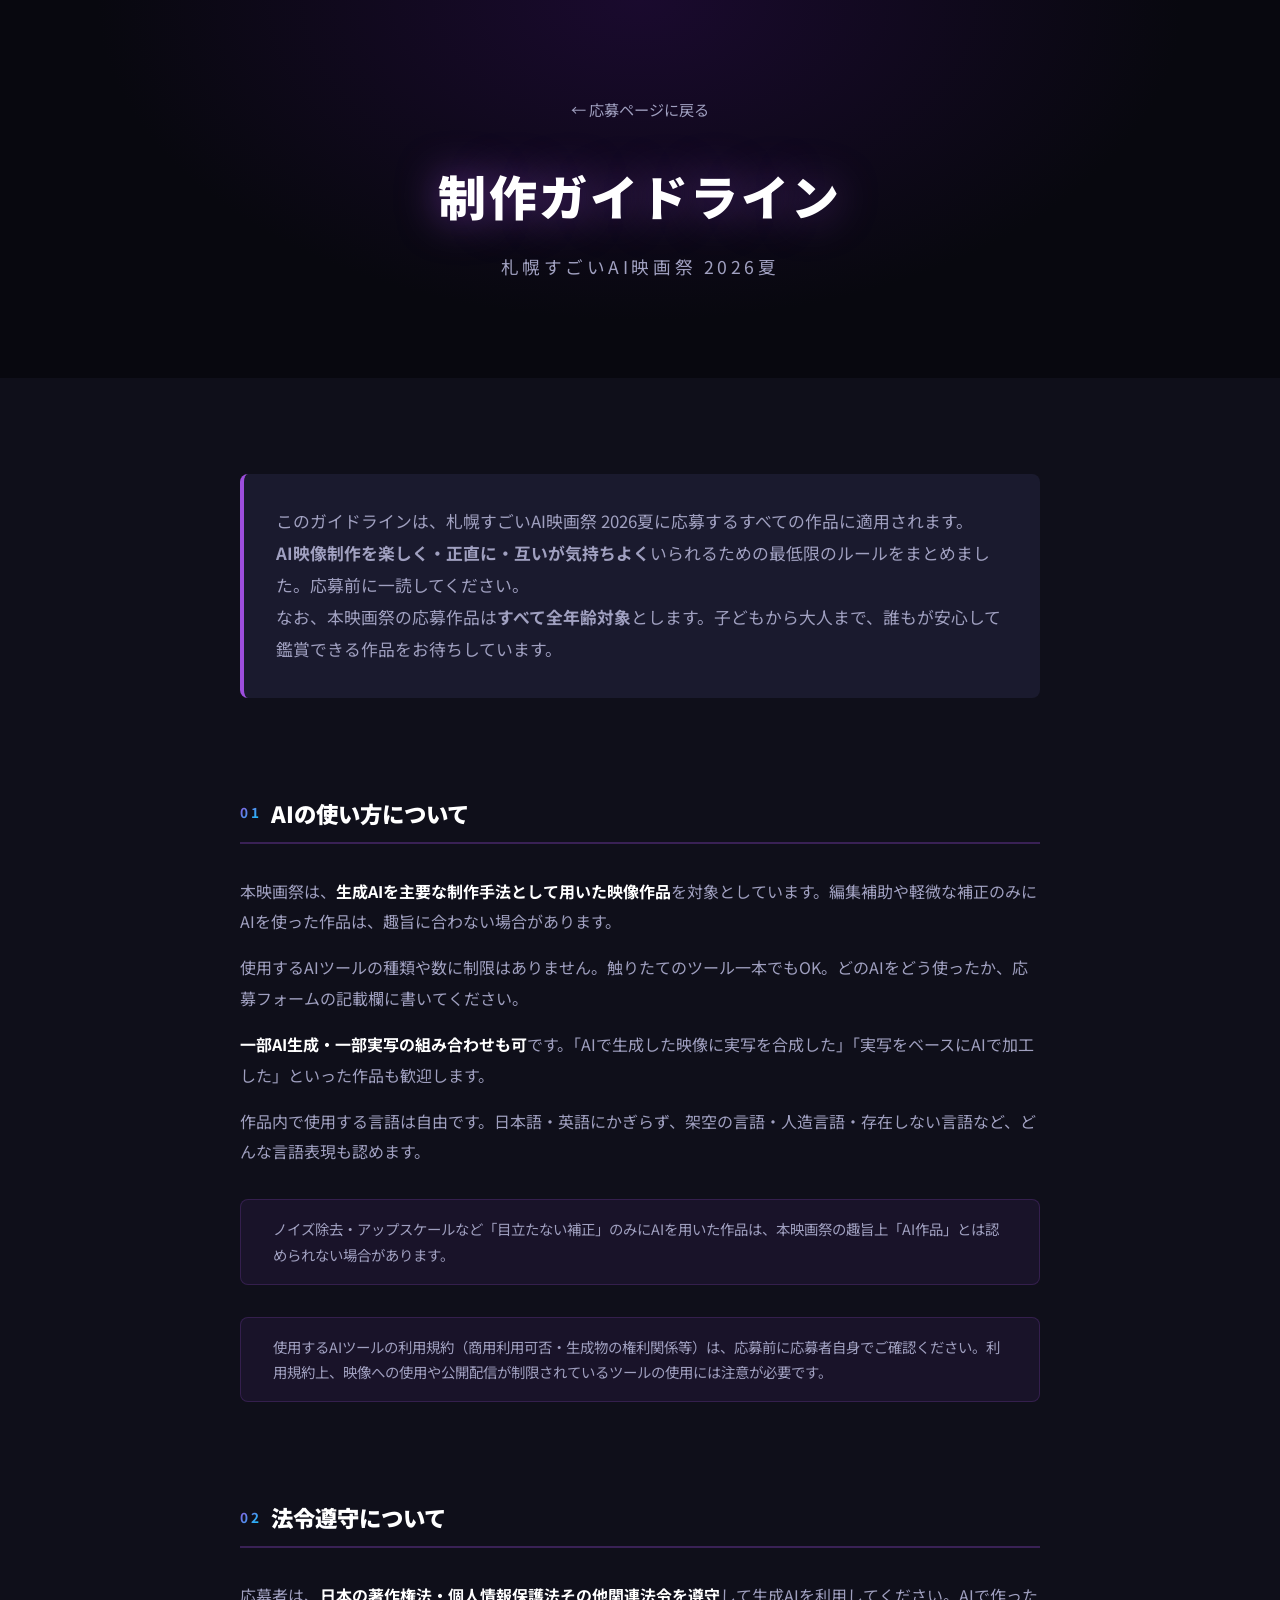
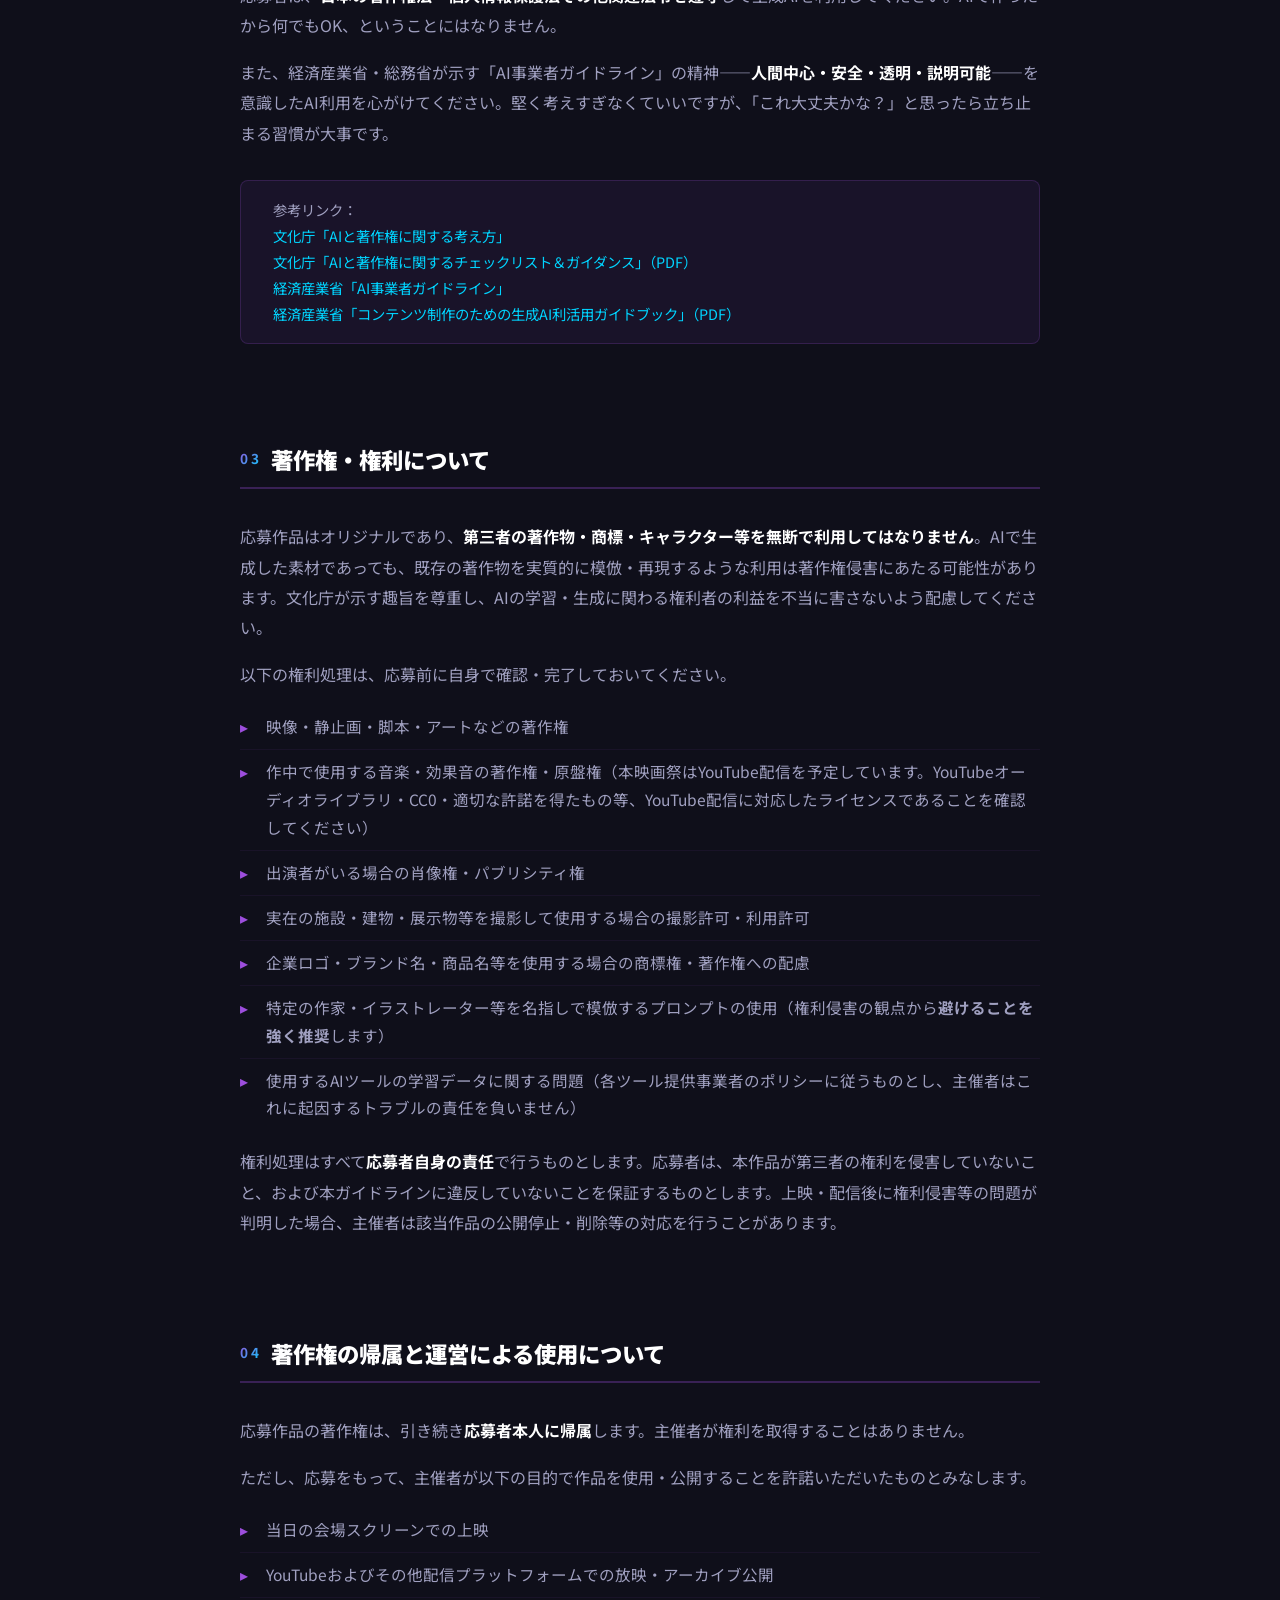
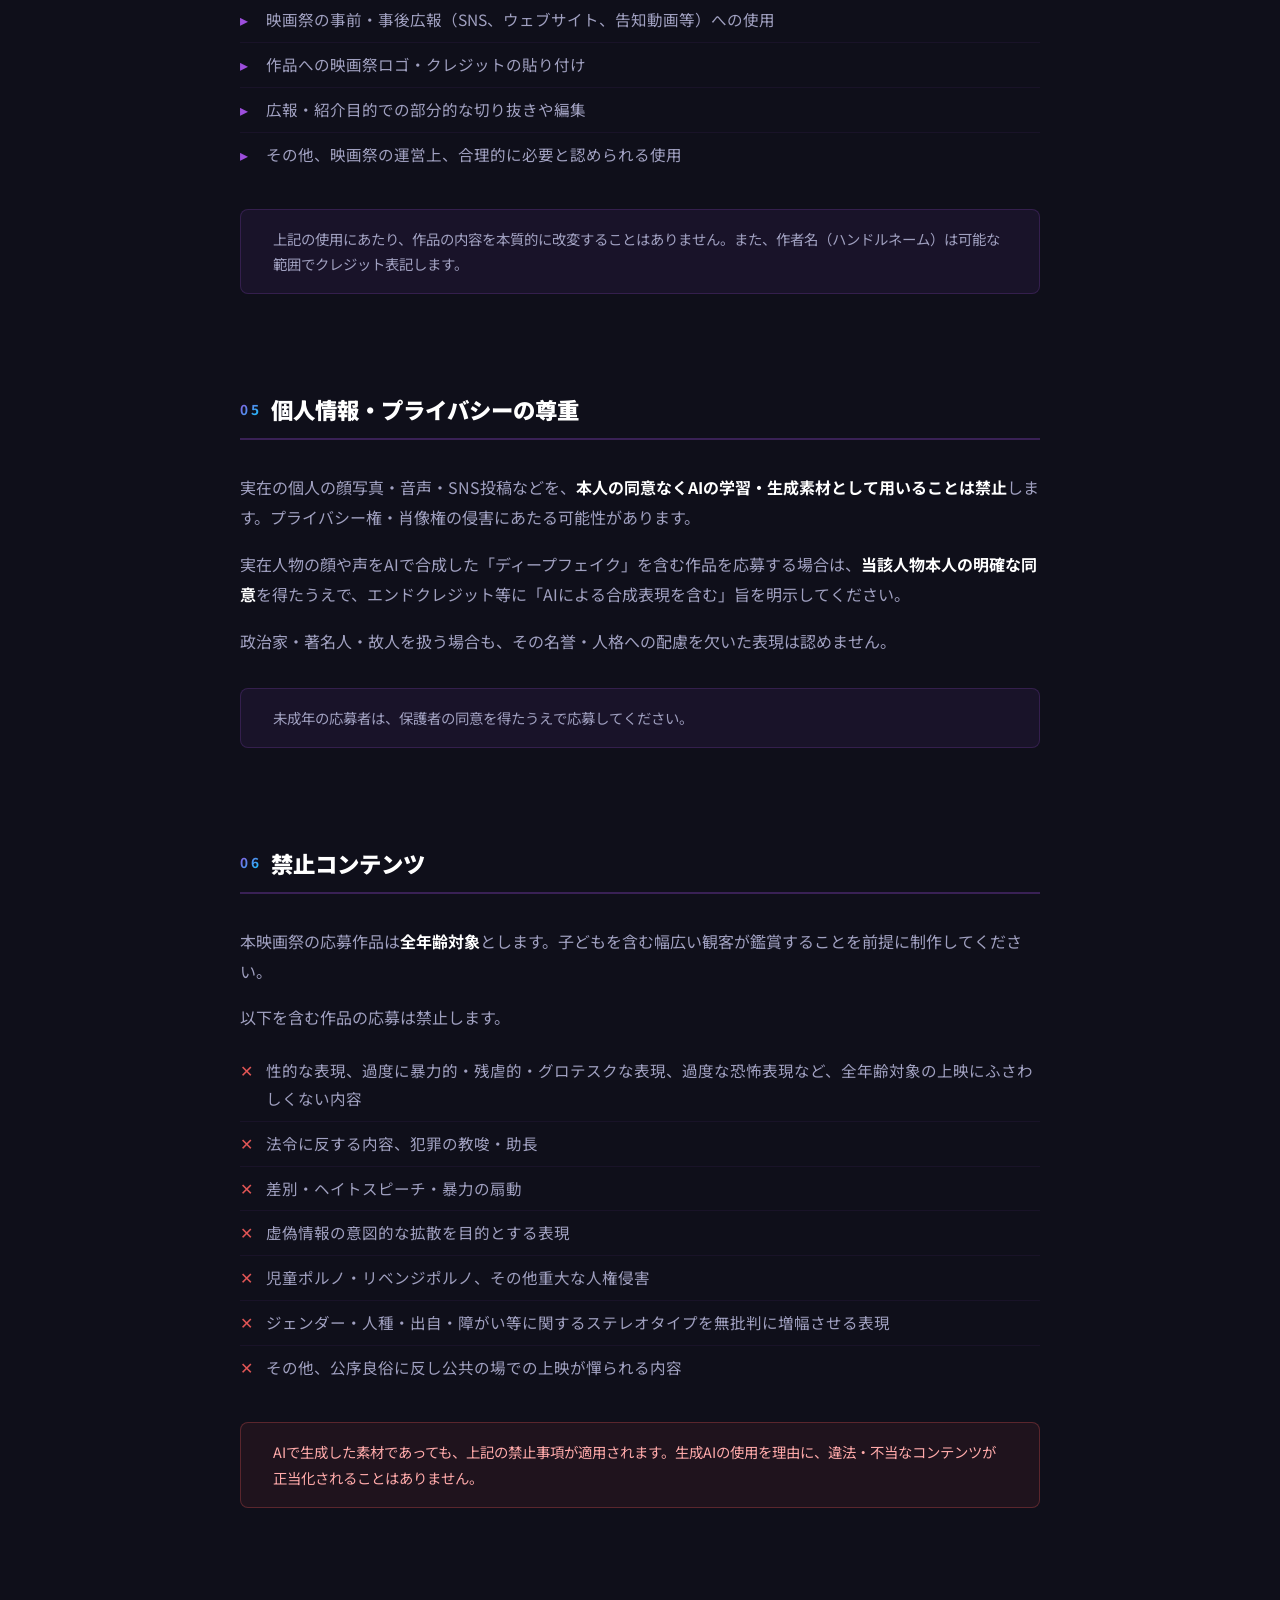
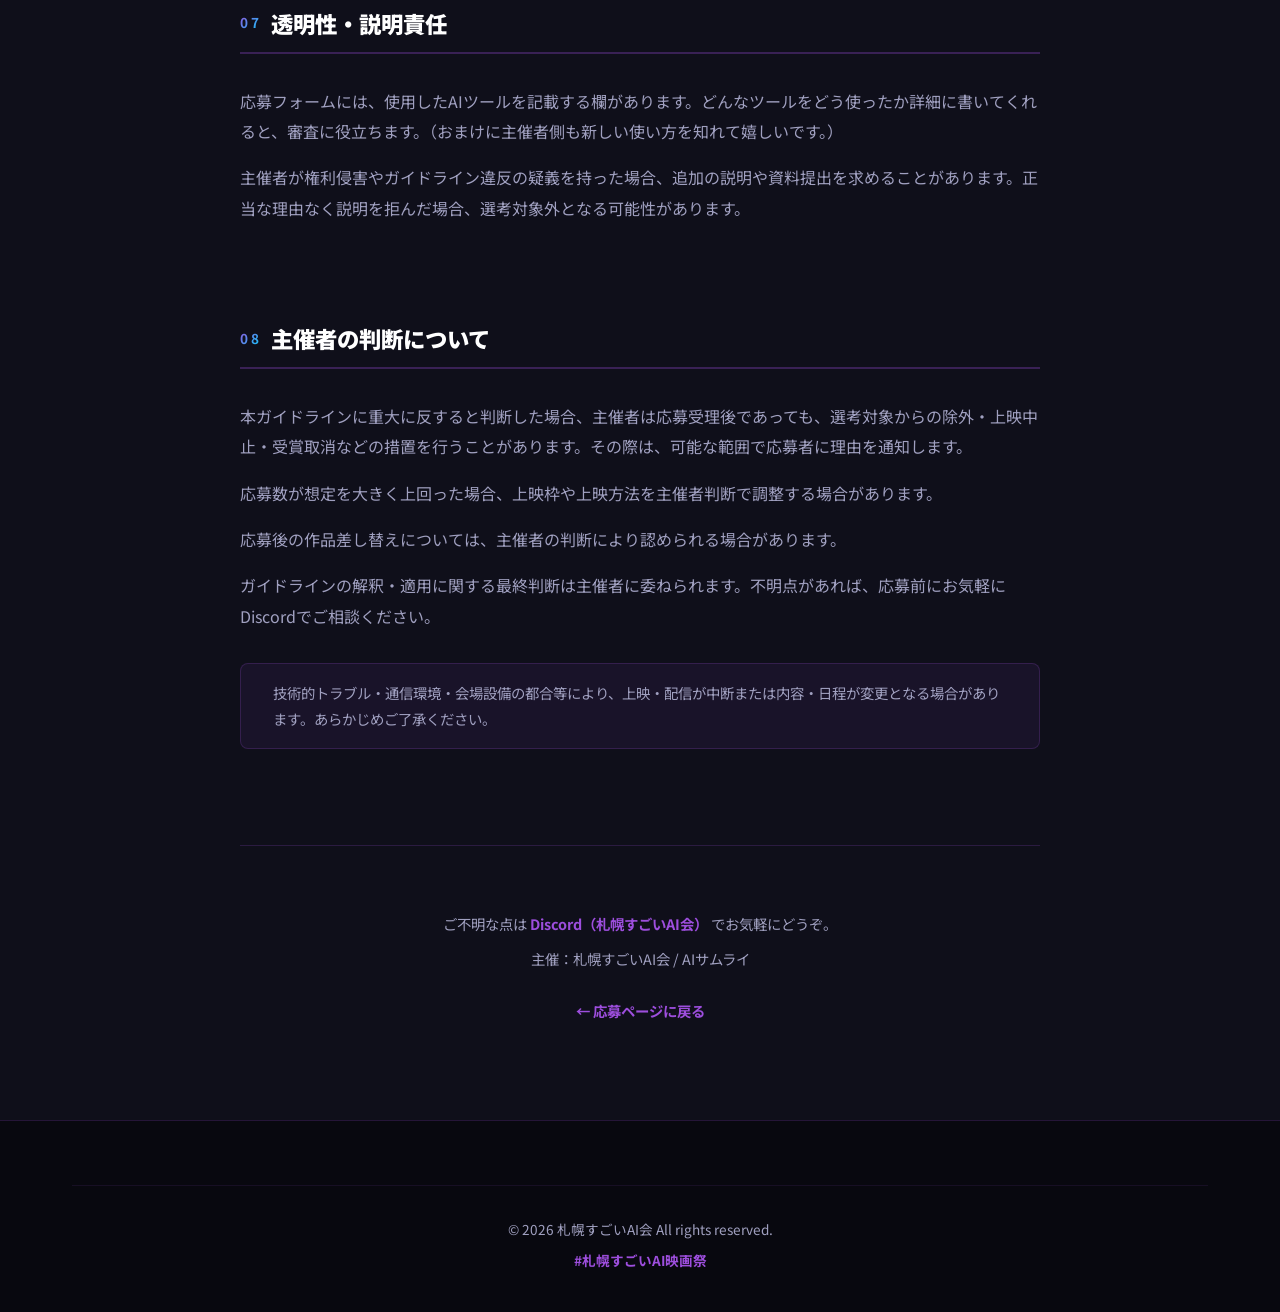
==== commit de71bf4f: "色々改変1" ====
--- a/guideline.html
+++ b/guideline.html
@@ -3,8 +3,8 @@
 <head>
     <meta charset="UTF-8">
     <meta name="viewport" content="width=device-width, initial-scale=1.0">
-    <title>制作ガイドライン | 札幌すごいAI映画祭 2026春</title>
-    <meta name="description" content="札幌すごいAI映画祭 2026春の応募作品に関する制作ガイドラインです。">
+    <title>制作ガイドライン | 札幌すごいAI映画祭 2026夏</title>
+    <meta name="description" content="札幌すごいAI映画祭 2026夏の応募作品に関する制作ガイドラインです。">
     <link rel="icon" type="image/png" href="images/logo.png">
     <link rel="apple-touch-icon" href="images/logo.png">
     <link rel="stylesheet" href="style.css">
@@ -186,7 +186,7 @@
             <a href="index.html" class="back-link">← 応募ページに戻る</a>
             <h1 class="hero-title" style="animation: none;">
                 <span class="title-main" style="font-size: clamp(1.8rem, 5vw, 3rem);">制作ガイドライン</span>
-                <span class="title-sub">札幌すごいAI映画祭 2026春</span>
+                <span class="title-sub">札幌すごいAI映画祭 2026夏</span>
             </h1>
         </div>
     </div>
@@ -197,8 +197,9 @@
             <div class="guideline-content">
 
                 <p class="guideline-intro">
-                    このガイドラインは、札幌すごいAI映画祭 2026春に応募するすべての作品に適用されます。<br>
-                    <strong>AI映像制作を楽しく・正直に・互いが気持ちよく</strong>いられるための最低限のルールをまとめました。応募前に一読してください。
+                    このガイドラインは、札幌すごいAI映画祭 2026夏に応募するすべての作品に適用されます。<br>
+                    <strong>AI映像制作を楽しく・正直に・互いが気持ちよく</strong>いられるための最低限のルールをまとめました。応募前に一読してください。<br>
+                    なお、本映画祭の応募作品は<strong>すべて全年齢対象</strong>とします。子どもから大人まで、誰もが安心して鑑賞できる作品をお待ちしています。
                 </p>
 
                 <!-- 1. AIの使い方 -->
@@ -317,8 +318,12 @@
                     <h2 class="guideline-section-title">
                         <span class="num">06</span>禁止コンテンツ
                     </h2>
+                    <p>
+                        本映画祭の応募作品は<strong>全年齢対象</strong>とします。子どもを含む幅広い観客が鑑賞することを前提に制作してください。
+                    </p>
                     <p>以下を含む作品の応募は禁止します。</p>
                     <ul class="guideline-list danger">
+                        <li>性的な表現、過度に暴力的・残虐的・グロテスクな表現、過度な恐怖表現など、全年齢対象の上映にふさわしくない内容</li>
                         <li>法令に反する内容、犯罪の教唆・助長</li>
                         <li>差別・ヘイトスピーチ・暴力の扇動</li>
                         <li>虚偽情報の意図的な拡散を目的とする表現</li>
